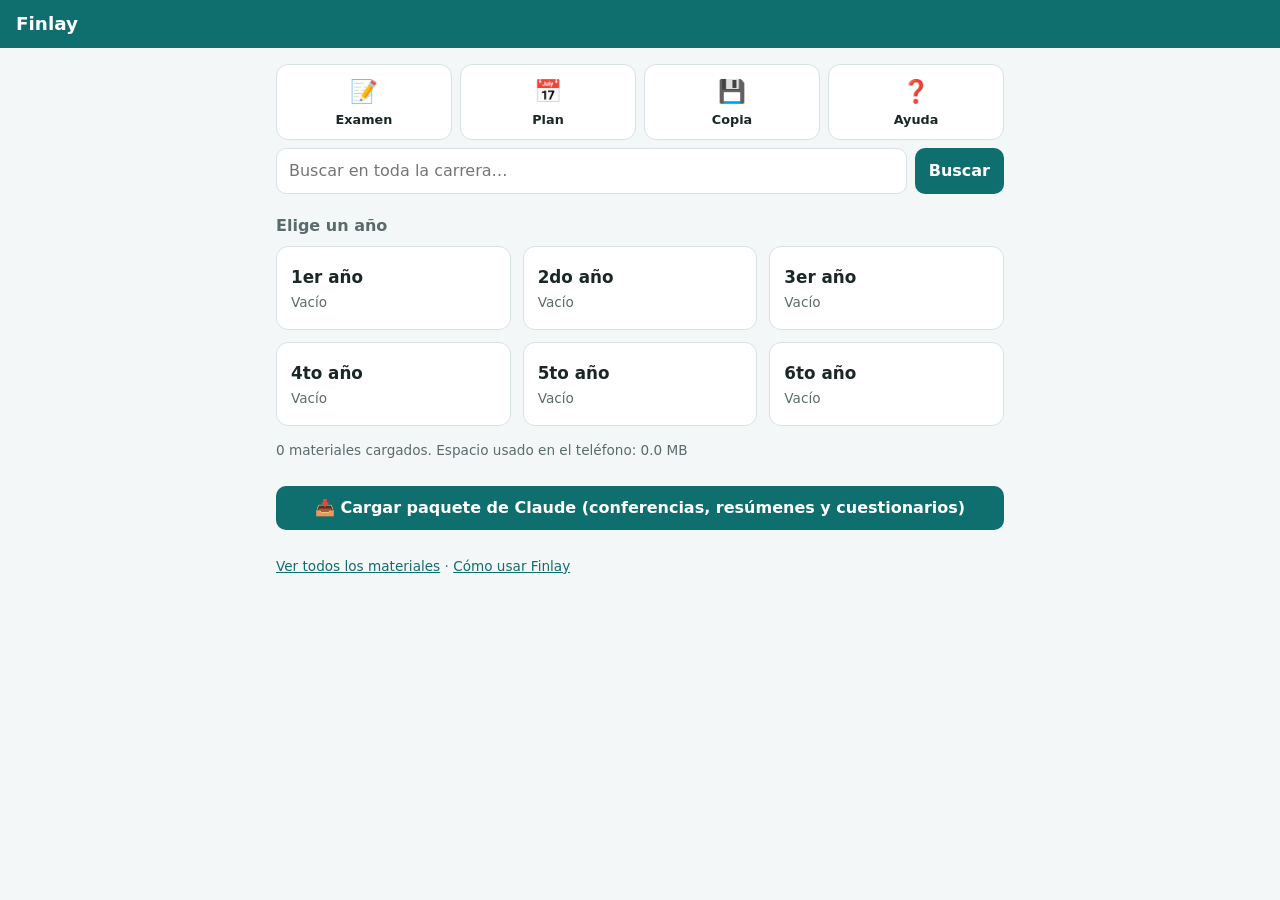
==== docs/index.html @ 37b0329b "Guía de corrección: al fallar, abre la conferencia o el libro y resalta la respuesta en verde - Botó" ====
<!doctype html>
<html lang="es">
<head>
  <meta charset="utf-8">
  <meta name="viewport" content="width=device-width, initial-scale=1, viewport-fit=cover">
  <title>Finlay</title>
  <meta name="description" content="Estudia Medicina con tus libros y conferencias, con la fuente citada.">
  <meta name="theme-color" content="#0f6e6e">
  <link rel="manifest" href="manifest.webmanifest">
  <link rel="icon" href="iconos/icono.svg" type="image/svg+xml">
  <link rel="apple-touch-icon" href="iconos/icono-192.png">
  <link rel="stylesheet" href="estilos.css">
</head>
<body>
  <header class="barra">
    <button id="atras" class="atras" aria-label="Atrás" hidden>‹</button>
    <h1 id="titulo">Finlay</h1>
  </header>
  <main id="app"><p class="vacio">Cargando…</p></main>

  <input id="archivo" type="file" multiple hidden>
  <input id="paquete" type="file" hidden>
  <div id="progreso" class="progreso" hidden><div><span class="rueda"></span><p></p></div></div>
  <div id="visor" class="visor" role="dialog" aria-label="Dónde está la respuesta" hidden>
    <div class="visor-caja">
      <header class="visor-barra">
        <span>📖 Dónde está la respuesta</span>
        <button class="atras" data-accion="cerrar-visor" aria-label="Cerrar">✕</button>
      </header>
      <div id="visor-cuerpo"></div>
      <button class="btn ancho" data-accion="cerrar-visor">Volver a la pregunta</button>
    </div>
  </div>
  <div id="aviso" class="aviso" role="status" hidden></div>
  <button id="detener-voz" class="detener-voz" hidden>⏹ Detener voz</button>

  <noscript>Finlay necesita JavaScript activado.</noscript>
  <script type="module" src="js/app.js"></script>
</body>
</html>
---- docs/estilos.css ----
:root {
  --fondo: #f4f7f7;
  --tarjeta: #ffffff;
  --texto: #1b2626;
  --suave: #5b6b6b;
  --borde: #d9e2e2;
  --acento: #0f6e6e;
  --acento-texto: #ffffff;
  --marca: #ffe58a;
  --peligro: #b3261e;
  color-scheme: light;
}
@media (prefers-color-scheme: dark) {
  :root {
    --fondo: #101616;
    --tarjeta: #1a2323;
    --texto: #e3ecec;
    --suave: #9fb0b0;
    --borde: #2d3a3a;
    --acento: #4fb3b3;
    --acento-texto: #062222;
    --marca: #6b5a12;
    --peligro: #ff8a80;
    color-scheme: dark;
  }
}

* { box-sizing: border-box; }
[hidden] { display: none !important; }
html { -webkit-text-size-adjust: 100%; }
body {
  margin: 0;
  background: var(--fondo);
  color: var(--texto);
  font: 16px/1.5 system-ui, -apple-system, "Segoe UI", Roboto, sans-serif;
}
a { color: var(--acento); }

.barra {
  position: sticky; top: 0; z-index: 5;
  display: flex; align-items: center; gap: 8px;
  padding: 10px 16px; padding-top: max(10px, env(safe-area-inset-top));
  background: var(--acento); color: var(--acento-texto);
}
.barra h1 { margin: 0; font-size: 1.15rem; white-space: nowrap; overflow: hidden; text-overflow: ellipsis; }
.atras {
  background: none; border: 0; color: inherit; font-size: 2rem; line-height: 1;
  padding: 0 8px 4px 0; cursor: pointer;
}

main { max-width: 760px; margin: 0 auto; padding: 16px 16px 96px; }
h2 { font-size: 1rem; color: var(--suave); margin: 20px 0 8px; }

.rejilla { display: grid; grid-template-columns: repeat(2, 1fr); gap: 12px; }
@media (min-width: 600px) { .rejilla { grid-template-columns: repeat(3, 1fr); } }

.tarjeta {
  display: flex; flex-direction: column; gap: 2px;
  background: var(--tarjeta); border: 1px solid var(--borde); border-radius: 12px;
  padding: 14px; color: var(--texto); text-decoration: none;
}
.tarjeta.anio { min-height: 84px; justify-content: center; }
.tarjeta.fila { margin-bottom: 10px; }
.grande { font-weight: 600; font-size: 1.05rem; }
.sub { color: var(--suave); font-size: .85rem; }
.migas { color: var(--suave); font-size: .9rem; margin: 0 0 8px; }
.nota { color: var(--suave); font-size: .85rem; }
.vacio { color: var(--suave); text-align: center; padding: 20px 0; list-style: none; }

.btn {
  display: inline-block; border: 0; border-radius: 10px; cursor: pointer;
  background: var(--acento); color: var(--acento-texto);
  font: inherit; font-weight: 600; padding: 10px 14px; text-decoration: none; text-align: center;
}
.btn.secundario { background: transparent; color: var(--acento); border: 1px solid var(--acento); width: 100%; margin-top: 8px; }
.btn.mini { padding: 6px 10px; font-size: .85rem; font-weight: 500; }
.btn.peligro { background: transparent; color: var(--peligro); border: 1px solid currentColor; }
.btn.ancho { width: 100%; margin: 12px 0; }
.btn.abajo { margin-top: 28px; }

input, select {
  font: inherit; color: var(--texto); background: var(--tarjeta);
  border: 1px solid var(--borde); border-radius: 10px; padding: 10px 12px; min-width: 0;
}
.buscador, .nueva-asig { display: flex; gap: 8px; margin: 8px 0 12px; }
.buscador input, .nueva-asig input { flex: 1; }

.pestanas { display: flex; border-bottom: 1px solid var(--borde); margin: 8px 0; }
.pestanas a {
  flex: 1; text-align: center; padding: 10px; text-decoration: none; color: var(--suave);
  border-bottom: 3px solid transparent; font-weight: 600;
}
.pestanas a.activa { color: var(--acento); border-color: var(--acento); }

.docs { list-style: none; padding: 0; margin: 0; }
.doc {
  display: flex; flex-direction: column; gap: 4px;
  padding: 12px 0; border-bottom: 1px solid var(--borde);
}
.doc-nombre { font-weight: 600; text-decoration: none; word-break: break-word; }
.acciones { display: flex; gap: 8px; flex-wrap: wrap; margin-top: 4px; }

.compartir { background: var(--tarjeta); border: 1px solid var(--borde); border-radius: 10px; padding: 10px 12px; }
.compartir summary { cursor: pointer; font-weight: 600; }
.compartir ul { list-style: none; padding: 0; }
.compartir li { padding: 4px 0; word-break: break-word; }

.resultado {
  background: var(--tarjeta); border: 1px solid var(--borde); border-radius: 12px;
  padding: 12px 14px; margin-bottom: 12px;
}
.cita { margin: 0; word-break: break-word; }
.extracto { margin: 8px 0; white-space: pre-line; }
mark { background: var(--marca); color: inherit; border-radius: 3px; padding: 0 1px; }
.no-encontrado {
  background: var(--tarjeta); border: 1px solid var(--borde); border-left: 4px solid var(--peligro);
  border-radius: 10px; padding: 14px;
}

.pagina {
  background: var(--tarjeta); border: 1px solid var(--borde); border-radius: 12px;
  padding: 16px; font-size: 1.02rem; line-height: 1.65; word-break: break-word;
}
.paginador { display: flex; justify-content: space-between; align-items: center; gap: 8px; margin: 10px 0; font-size: .9rem; }

.ayuda li { margin-bottom: 10px; }

.progreso {
  position: fixed; inset: 0; z-index: 20; background: rgba(0,0,0,.55);
  display: flex; align-items: center; justify-content: center; padding: 16px;
}
.progreso > div {
  background: var(--tarjeta); border-radius: 14px; padding: 20px; max-width: 360px; width: 100%;
  text-align: center;
}
.progreso p { white-space: pre-line; word-break: break-word; margin: 12px 0 0; }
.rueda {
  display: inline-block; width: 32px; height: 32px; border-radius: 50%;
  border: 4px solid var(--borde); border-top-color: var(--acento);
  animation: girar 1s linear infinite;
}
@keyframes girar { to { transform: rotate(360deg); } }

.aviso {
  position: fixed; left: 16px; right: 16px; bottom: 24px; z-index: 30; margin: 0 auto; max-width: 480px;
  background: var(--texto); color: var(--fondo); padding: 12px 16px; border-radius: 10px; text-align: center;
}
.detener-voz {
  position: fixed; right: 16px; bottom: max(24px, env(safe-area-inset-bottom)); z-index: 25;
  border: 0; border-radius: 999px; padding: 12px 18px; font: inherit; font-weight: 600;
  background: var(--peligro); color: #fff; box-shadow: 0 4px 14px rgba(0,0,0,.3);
}

/* ---------- Resúmenes, cuestionarios y progreso ---------- */
.etiquetas, .chips { display: flex; gap: 6px; flex-wrap: wrap; }
.chips { margin: 8px 0 14px; }
.chip {
  display: inline-block; font: inherit; font-size: .8rem; padding: 3px 10px; border-radius: 999px;
  background: var(--fondo); color: var(--suave); border: 1px solid var(--borde);
}
button.chip { cursor: pointer; padding: 6px 12px; }
.chip.activa { background: var(--acento); color: var(--acento-texto); border-color: var(--acento); }

.seccion-resumen, .pregunta {
  background: var(--tarjeta); border: 1px solid var(--borde); border-radius: 12px;
  padding: 12px 14px; margin-bottom: 12px;
}
.seccion-resumen h3 { margin: 0 0 6px; font-size: 1.05rem; color: var(--acento); }
.fuente { color: var(--suave); font-size: .85rem; margin: 8px 0 0; }
.marcador { font-weight: 600; margin: 8px 0; }
.enunciado { font-weight: 600; margin: 4px 0 10px; }
.opciones { display: flex; flex-direction: column; gap: 8px; }
.opcion {
  font: inherit; text-align: left; cursor: pointer; padding: 10px 12px; border-radius: 10px;
  background: var(--fondo); color: var(--texto); border: 1px solid var(--borde);
}
.opcion:disabled { cursor: default; opacity: .85; }
.opcion.bien { background: #d7f2dc; border-color: #2e7d32; color: #12391a; opacity: 1; }
.opcion.mal { background: #fbdcd9; border-color: var(--peligro); color: #4a0f0b; opacity: 1; }
.explicacion { margin-top: 10px; padding-top: 10px; border-top: 1px dashed var(--borde); }
.explicacion p { margin: 6px 0; }

.resumen-progreso { font-size: 1.05rem; }
.barra-progreso { display: block; height: 8px; background: var(--borde); border-radius: 999px; overflow: hidden; margin-top: 4px; }
.barra-progreso span { display: block; height: 100%; background: var(--suave); }
.barra-progreso .dominado { background: #2e7d32; }
.barra-progreso .en-camino { background: #f9a825; }
.barra-progreso .repasar { background: var(--peligro); }

/* Tipos de pregunta: V o F en lista, marque con X, enlace y complete */
.fila-vf, .fila-enlace {
  display: flex; gap: 10px; align-items: flex-start; flex-wrap: wrap;
  padding: 8px 10px; border-radius: 10px; border: 1px solid var(--borde); background: var(--fondo);
}
.vf-botones { display: flex; gap: 10px; white-space: nowrap; font-weight: 600; }
.vf-botones label, .marca { cursor: pointer; }
.marca { display: flex; gap: 8px; align-items: flex-start; }
.marca input, .vf-botones input { width: 20px; height: 20px; margin: 2px 0 0; accent-color: var(--acento); }
.enlace { display: grid; gap: 12px; }
@media (min-width: 600px) { .enlace { grid-template-columns: 1fr 1fr; } }
.enlace > div { display: flex; flex-direction: column; gap: 8px; }
.fila-enlace select { padding: 6px 8px; min-width: 56px; }
.item-b { margin: 0; padding: 8px 10px; border-radius: 10px; background: var(--fondo); border: 1px dashed var(--borde); }
.hueco {
  width: 9em; max-width: 100%; padding: 2px 6px; margin: 2px 0; border-radius: 6px;
  border: 0; border-bottom: 2px solid var(--acento); font-weight: 600;
}
.fila-vf.bien, .fila-enlace.bien, .marca.bien, .hueco.bien { background: #d7f2dc; border-color: #2e7d32; color: #12391a; }
.fila-vf.mal, .fila-enlace.mal, .marca.mal, .hueco.mal { background: #fbdcd9; border-color: var(--peligro); color: #4a0f0b; }
.falto { font-size: .85rem; font-weight: 600; color: var(--peligro); }
.bien .falto { color: #12391a; }

/* ---------- Inicio: panel de estudio y accesos ---------- */
.panel {
  background: var(--tarjeta); border: 1px solid var(--borde); border-radius: 14px;
  padding: 14px; margin-bottom: 14px;
}
.panel .grande { margin: 0 0 6px; }
.centro { text-align: center; }
.racha { display: flex; justify-content: space-between; gap: 8px; flex-wrap: wrap; font-size: .95rem; }
.panel .btn.ancho { margin-bottom: 4px; }
.plan-hoy {
  display: block; margin-top: 10px; padding: 10px 12px; border-radius: 10px;
  background: var(--fondo); color: var(--texto); text-decoration: none; border-left: 4px solid var(--acento);
}
.accesos { display: grid; grid-template-columns: repeat(4, 1fr); gap: 8px; margin-bottom: 8px; }
.accesos a {
  display: flex; flex-direction: column; align-items: center; gap: 2px; padding: 10px 4px;
  background: var(--tarjeta); border: 1px solid var(--borde); border-radius: 12px;
  text-decoration: none; font-size: 1.4rem; color: var(--texto);
}
.accesos span { font-size: .8rem; font-weight: 600; }

/* ---------- Modo examen ---------- */
.form-examen, .form-plan { display: flex; flex-direction: column; gap: 12px; }
.form-examen label, .form-plan label { display: flex; flex-direction: column; gap: 4px; font-weight: 600; }
.form-examen label.check { flex-direction: row; align-items: center; gap: 8px; font-weight: 400; }
.form-examen input[type=checkbox] { width: 20px; height: 20px; accent-color: var(--acento); }
.barra-examen {
  position: sticky; top: 52px; z-index: 4; display: flex; justify-content: space-between;
  background: var(--tarjeta); border: 1px solid var(--borde); border-radius: 10px;
  padding: 8px 12px; margin-bottom: 10px; font-weight: 600;
}
.modo-examen [data-accion=comprobar] { display: none; }
.opcion.elegida { border-color: var(--acento); background: var(--acento); color: var(--acento-texto); }
.nota-grande { font-size: 3.5rem; font-weight: 800; margin: 0; line-height: 1; }
.nota-num { display: inline-block; min-width: 1.8em; text-align: center; border-radius: 8px; color: #fff; margin-right: 6px; }
.n5, .n4 { color: #2e7d32; } .n3 { color: #c77c00; } .n2 { color: var(--peligro); }
.nota-num.n5, .nota-num.n4 { background: #2e7d32; color: #fff; }
.nota-num.n3 { background: #c77c00; color: #fff; }
.nota-num.n2 { background: var(--peligro); color: #fff; }
.lista-temas { text-align: left; padding-left: 20px; margin: 6px 0; }
.lista-temas li { margin-bottom: 4px; }

/* ---------- Plan de examen ---------- */
.cuenta { font-size: 1.2rem; margin: 6px 0 0; }
.dia { background: var(--tarjeta); border: 1px solid var(--borde); border-radius: 12px; padding: 10px 14px; margin-bottom: 10px; }
.dia .sub { font-weight: 600; margin: 0; }
.dia .sub::first-letter { text-transform: uppercase; }
.dia.hoy { border: 2px solid var(--acento); }
.dia.pasado { opacity: .55; }

/* ---------- Corrector: guía a la parte del material donde está la respuesta ---------- */
:root { --corrector: #9ef59a; --corrector-borde: #1f8a3a; --corrector-texto: #0d2e12; }
@media (prefers-color-scheme: dark) {
  :root { --corrector: #2f7d34; --corrector-borde: #8ff59a; --corrector-texto: #ffffff; }
}
mark.corrector {
  background: var(--corrector); color: var(--corrector-texto);
  border-bottom: 3px solid var(--corrector-borde); border-radius: 4px;
  padding: 1px 3px; box-decoration-break: clone; -webkit-box-decoration-break: clone;
}
#corrector { animation: brillo 1.1s ease-in-out 3; }
@keyframes brillo { 50% { box-shadow: 0 0 0 5px var(--corrector); } }
.btn-corrector { background: var(--corrector); color: var(--corrector-texto); border: 2px solid var(--corrector-borde); }
.respuesta-correcta {
  background: var(--corrector); color: var(--corrector-texto); border-left: 5px solid var(--corrector-borde);
  border-radius: 10px; padding: 10px 12px; margin-bottom: 10px;
}
.visor { position: fixed; inset: 0; z-index: 15; background: rgba(0,0,0,.55); display: flex; justify-content: center; }
.visor-caja {
  background: var(--fondo); width: 100%; max-width: 760px; height: 100%; overflow-y: auto;
  padding: 0 16px 24px; overscroll-behavior: contain;
}
.visor-barra {
  position: sticky; top: 0; z-index: 2; display: flex; justify-content: space-between; align-items: center;
  margin: 0 -16px 12px; padding: 10px 16px; background: var(--acento); color: var(--acento-texto); font-weight: 700;
}
.visor-barra .atras { font-size: 1.4rem; padding: 0 4px; }
body.sin-scroll { overflow: hidden; }
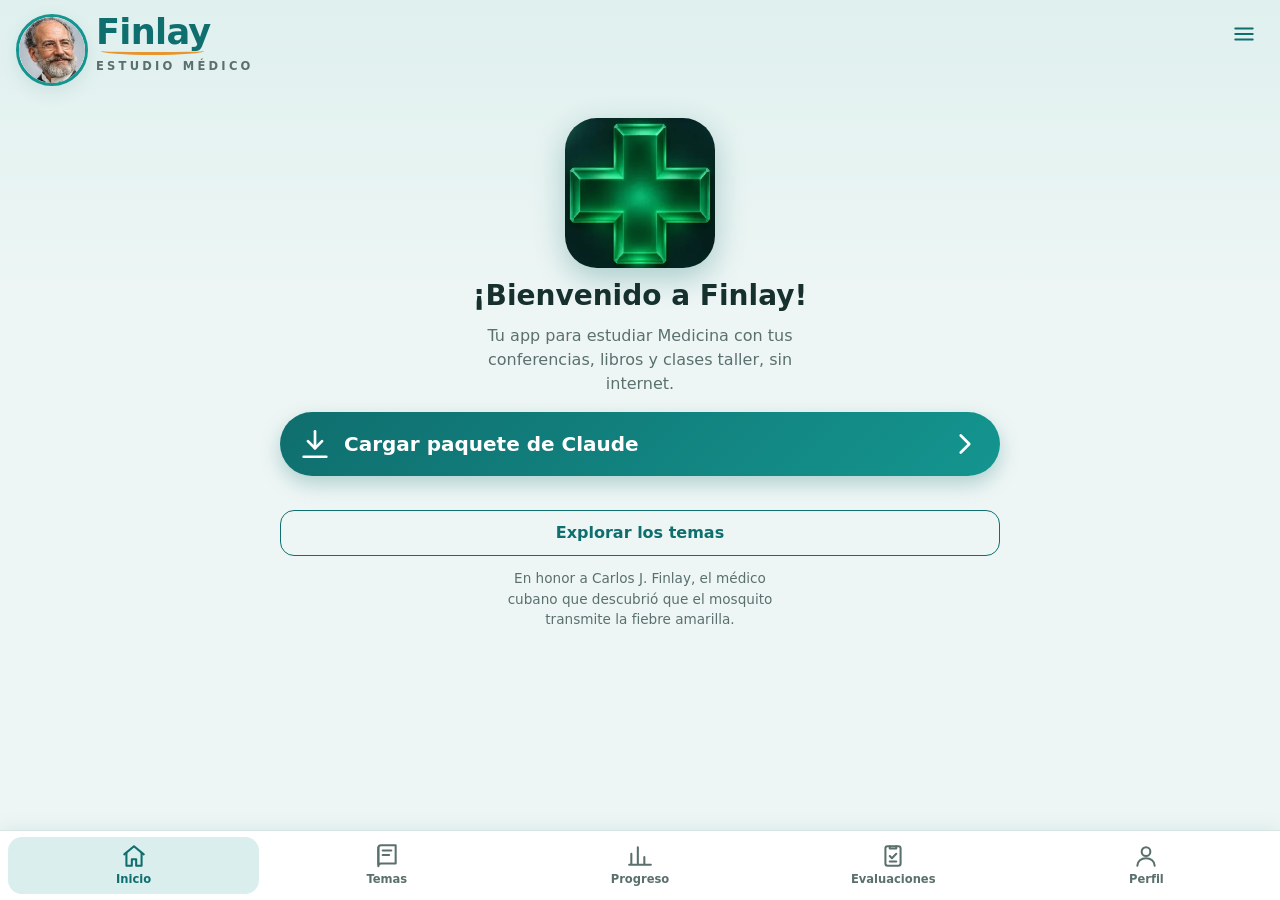
==== commit 6b44a446: "Finlay 1.2: diseño nuevo según la maqueta y logo nuevo - Logo nuevo como icono (Android y web) y cab" ====
--- a/docs/index.html
+++ b/docs/index.html
@@ -3,20 +3,33 @@
 <head>
   <meta charset="utf-8">
   <meta name="viewport" content="width=device-width, initial-scale=1, viewport-fit=cover">
-  <title>Finlay</title>
+  <title>Finlay · Estudio médico</title>
   <meta name="description" content="Estudia Medicina con tus libros y conferencias, con la fuente citada.">
-  <meta name="theme-color" content="#0f6e6e">
+  <meta name="theme-color" content="#dff0ee">
   <link rel="manifest" href="manifest.webmanifest">
-  <link rel="icon" href="iconos/icono.svg" type="image/svg+xml">
+  <link rel="icon" href="iconos/icono-192.png" type="image/png">
   <link rel="apple-touch-icon" href="iconos/icono-192.png">
   <link rel="stylesheet" href="estilos.css">
+  <script>
+    // Tema y tamaño de letra elegidos en Perfil (antes de pintar, para que no parpadee)
+    try {
+      var t = localStorage.getItem("finlay.tema"); if (t) document.documentElement.dataset.tema = t;
+      var e = localStorage.getItem("finlay.escala"); if (e) document.documentElement.style.setProperty("--escala", e);
+    } catch (x) {}
+  </script>
 </head>
 <body>
-  <header class="barra">
-    <button id="atras" class="atras" aria-label="Atrás" hidden>‹</button>
+  <header id="cabecera" class="barra">
+    <button id="atras" class="atras" aria-label="Atrás" hidden></button>
     <h1 id="titulo">Finlay</h1>
   </header>
   <main id="app"><p class="vacio">Cargando…</p></main>
+
+  <nav id="nav" class="nav-inferior" aria-label="Secciones"></nav>
+
+  <div id="menu" class="menu-fondo" data-accion="cerrar-menu" hidden>
+    <aside class="menu-panel" role="dialog" aria-label="Menú"></aside>
+  </div>
 
   <input id="archivo" type="file" multiple hidden>
   <input id="paquete" type="file" hidden>
@@ -31,6 +44,10 @@
       <button class="btn ancho" data-accion="cerrar-visor">Volver a la pregunta</button>
     </div>
   </div>
+  <div id="lupa" class="lupa" data-accion="cerrar-lupa" hidden>
+    <img alt="Imagen ampliada">
+    <button class="btn" data-accion="cerrar-lupa">✕ Cerrar</button>
+  </div>
   <div id="aviso" class="aviso" role="status" hidden></div>
   <button id="detener-voz" class="detener-voz" hidden>⏹ Detener voz</button>
 
--- a/docs/estilos.css
+++ b/docs/estilos.css
@@ -1,86 +1,127 @@
+/* Finlay · diseño 1.2 (según la maqueta): claro, verde azulado, tarjetas blancas redondeadas */
 :root {
-  --fondo: #f4f7f7;
+  --fondo: #eef6f5;
+  --fondo-2: #dff0ee;
   --tarjeta: #ffffff;
-  --texto: #1b2626;
-  --suave: #5b6b6b;
-  --borde: #d9e2e2;
+  --texto: #15302d;
+  --suave: #5a706d;
+  --borde: #d6e6e3;
   --acento: #0f6e6e;
+  --acento-2: #14958f;
   --acento-texto: #ffffff;
+  --naranja: #e8952d;
+  --naranja-suave: #fdf0dc;
   --marca: #ffe58a;
   --peligro: #b3261e;
+  --exito: #2e7d32;
+  --sombra: 0 6px 18px rgba(15, 110, 110, .10);
+  --radio: 20px;
+  --escala: 1;
   color-scheme: light;
 }
 @media (prefers-color-scheme: dark) {
-  :root {
-    --fondo: #101616;
-    --tarjeta: #1a2323;
-    --texto: #e3ecec;
-    --suave: #9fb0b0;
-    --borde: #2d3a3a;
-    --acento: #4fb3b3;
-    --acento-texto: #062222;
-    --marca: #6b5a12;
-    --peligro: #ff8a80;
-    color-scheme: dark;
+  :root:not([data-tema="claro"]) {
+    --fondo: #0e1716; --fondo-2: #102624; --tarjeta: #172321; --texto: #e3efed; --suave: #9db5b1;
+    --borde: #29403c; --acento: #4fc1ba; --acento-2: #2aa59e; --acento-texto: #04201e;
+    --naranja: #f2a94b; --naranja-suave: #3a2c17; --marca: #6b5a12; --peligro: #ff8a80; --exito: #7ad59a;
+    --sombra: 0 6px 18px rgba(0, 0, 0, .35); color-scheme: dark;
   }
+}
+:root[data-tema="oscuro"] {
+  --fondo: #0e1716; --fondo-2: #102624; --tarjeta: #172321; --texto: #e3efed; --suave: #9db5b1;
+  --borde: #29403c; --acento: #4fc1ba; --acento-2: #2aa59e; --acento-texto: #04201e;
+  --naranja: #f2a94b; --naranja-suave: #3a2c17; --marca: #6b5a12; --peligro: #ff8a80; --exito: #7ad59a;
+  --sombra: 0 6px 18px rgba(0, 0, 0, .35); color-scheme: dark;
 }
 
 * { box-sizing: border-box; }
 [hidden] { display: none !important; }
-html { -webkit-text-size-adjust: 100%; }
+html { -webkit-text-size-adjust: 100%; font-size: calc(16px * var(--escala)); }
 body {
   margin: 0;
-  background: var(--fondo);
+  background: linear-gradient(180deg, var(--fondo-2) 0, var(--fondo) 320px) fixed, var(--fondo);
   color: var(--texto);
-  font: 16px/1.5 system-ui, -apple-system, "Segoe UI", Roboto, sans-serif;
+  font: 1rem/1.5 system-ui, -apple-system, "Segoe UI", Roboto, sans-serif;
 }
 a { color: var(--acento); }
-
+.ico { width: 1.35em; height: 1.35em; flex: none; vertical-align: -0.28em; }
+
+/* ---------- Cabecera ---------- */
 .barra {
   position: sticky; top: 0; z-index: 5;
   display: flex; align-items: center; gap: 8px;
-  padding: 10px 16px; padding-top: max(10px, env(safe-area-inset-top));
-  background: var(--acento); color: var(--acento-texto);
-}
-.barra h1 { margin: 0; font-size: 1.15rem; white-space: nowrap; overflow: hidden; text-overflow: ellipsis; }
-.atras {
-  background: none; border: 0; color: inherit; font-size: 2rem; line-height: 1;
-  padding: 0 8px 4px 0; cursor: pointer;
-}
-
-main { max-width: 760px; margin: 0 auto; padding: 16px 16px 96px; }
-h2 { font-size: 1rem; color: var(--suave); margin: 20px 0 8px; }
-
+  padding: max(10px, env(safe-area-inset-top)) 16px 10px;
+  background: var(--fondo-2);
+  background: color-mix(in srgb, var(--fondo-2) 88%, transparent);
+  backdrop-filter: blur(10px); -webkit-backdrop-filter: blur(10px);
+  color: var(--texto); border-bottom: 1px solid var(--borde);
+}
+.barra h1 { margin: 0; font-size: 1.15rem; flex: 1; white-space: nowrap; overflow: hidden; text-overflow: ellipsis; }
+.atras, .btn-icono {
+  display: inline-flex; align-items: center; justify-content: center;
+  width: 40px; height: 40px; border-radius: 12px; border: 0; cursor: pointer;
+  background: transparent; color: var(--acento); font: inherit;
+}
+.atras .ico, .btn-icono .ico { width: 26px; height: 26px; }
+/* Cabecera de marca (inicio) */
+.barra.marca { border-bottom: 0; background: transparent; backdrop-filter: none; -webkit-backdrop-filter: none; position: static; padding-top: max(14px, env(safe-area-inset-top)); }
+.marca-retrato { width: 72px; height: 72px; border-radius: 50%; border: 3px solid var(--acento-2); box-shadow: var(--sombra); background: var(--tarjeta); flex: none; }
+.marca-texto { flex: 1; min-width: 0; line-height: 1; }
+.marca-nombre { font: 800 2.2rem/1 system-ui, sans-serif; color: var(--acento); letter-spacing: -0.02em; position: relative; display: inline-block; padding-bottom: 6px; }
+.marca-nombre::after { content: ""; position: absolute; left: 4%; right: 6%; bottom: 0; height: 5px; border-radius: 50%; border-bottom: 3px solid var(--naranja); }
+.marca-sub { display: block; margin-top: 6px; font-size: .72rem; letter-spacing: .28em; color: var(--suave); font-weight: 600; }
+
+main { max-width: 760px; margin: 0 auto; padding: 12px 16px calc(96px + env(safe-area-inset-bottom)); }
+h2 { font-size: 1rem; color: var(--suave); margin: 22px 0 10px; }
+
+/* ---------- Barra inferior ---------- */
+.nav-inferior {
+  position: fixed; left: 0; right: 0; bottom: 0; z-index: 6;
+  display: grid; grid-template-columns: repeat(5, 1fr); gap: 2px;
+  padding: 6px 8px max(6px, env(safe-area-inset-bottom));
+  background: var(--tarjeta); border-top: 1px solid var(--borde);
+  box-shadow: 0 -4px 16px rgba(15, 110, 110, .08);
+}
+.nav-inferior a {
+  display: flex; flex-direction: column; align-items: center; gap: 2px;
+  padding: 6px 2px; border-radius: 14px; text-decoration: none;
+  color: var(--suave); font-size: .72rem; font-weight: 600;
+}
+.nav-inferior a .ico { width: 26px; height: 26px; }
+.nav-inferior a.activa { color: var(--acento); background: var(--fondo-2); background: color-mix(in srgb, var(--acento-2) 16%, transparent); }
+
+/* ---------- Bloques comunes ---------- */
 .rejilla { display: grid; grid-template-columns: repeat(2, 1fr); gap: 12px; }
 @media (min-width: 600px) { .rejilla { grid-template-columns: repeat(3, 1fr); } }
-
 .tarjeta {
   display: flex; flex-direction: column; gap: 2px;
-  background: var(--tarjeta); border: 1px solid var(--borde); border-radius: 12px;
-  padding: 14px; color: var(--texto); text-decoration: none;
+  background: var(--tarjeta); border: 1px solid var(--borde); border-radius: var(--radio);
+  padding: 14px 16px; color: var(--texto); text-decoration: none; box-shadow: var(--sombra);
 }
 .tarjeta.anio { min-height: 84px; justify-content: center; }
 .tarjeta.fila { margin-bottom: 10px; }
-.grande { font-weight: 600; font-size: 1.05rem; }
+.grande { font-weight: 700; font-size: 1.05rem; }
 .sub { color: var(--suave); font-size: .85rem; }
 .migas { color: var(--suave); font-size: .9rem; margin: 0 0 8px; }
 .nota { color: var(--suave); font-size: .85rem; }
 .vacio { color: var(--suave); text-align: center; padding: 20px 0; list-style: none; }
 
 .btn {
-  display: inline-block; border: 0; border-radius: 10px; cursor: pointer;
+  display: inline-flex; align-items: center; justify-content: center; gap: 8px;
+  border: 0; border-radius: 14px; cursor: pointer; min-height: 44px;
   background: var(--acento); color: var(--acento-texto);
-  font: inherit; font-weight: 600; padding: 10px 14px; text-decoration: none; text-align: center;
-}
-.btn.secundario { background: transparent; color: var(--acento); border: 1px solid var(--acento); width: 100%; margin-top: 8px; }
-.btn.mini { padding: 6px 10px; font-size: .85rem; font-weight: 500; }
+  font: inherit; font-weight: 700; padding: 10px 16px; text-decoration: none; text-align: center;
+}
+.btn:focus-visible, .nav-inferior a:focus-visible, .tarjeta:focus-visible { outline: 3px solid var(--naranja); outline-offset: 2px; }
+.btn.secundario { background: transparent; color: var(--acento); border: 1.5px solid var(--acento); width: 100%; margin-top: 8px; }
+.btn.mini { padding: 6px 12px; min-height: 36px; font-size: .88rem; font-weight: 600; border-radius: 12px; }
 .btn.peligro { background: transparent; color: var(--peligro); border: 1px solid currentColor; }
 .btn.ancho { width: 100%; margin: 12px 0; }
 .btn.abajo { margin-top: 28px; }
 
 input, select {
   font: inherit; color: var(--texto); background: var(--tarjeta);
-  border: 1px solid var(--borde); border-radius: 10px; padding: 10px 12px; min-width: 0;
+  border: 1px solid var(--borde); border-radius: 14px; padding: 10px 12px; min-width: 0; min-height: 44px;
 }
 .buscador, .nueva-asig { display: flex; gap: 8px; margin: 8px 0 12px; }
 .buscador input, .nueva-asig input { flex: 1; }
@@ -263,8 +304,9 @@
 /* ---------- Corrector: guía a la parte del material donde está la respuesta ---------- */
 :root { --corrector: #9ef59a; --corrector-borde: #1f8a3a; --corrector-texto: #0d2e12; }
 @media (prefers-color-scheme: dark) {
-  :root { --corrector: #2f7d34; --corrector-borde: #8ff59a; --corrector-texto: #ffffff; }
-}
+  :root:not([data-tema="claro"]) { --corrector: #2f7d34; --corrector-borde: #8ff59a; --corrector-texto: #ffffff; }
+}
+:root[data-tema="oscuro"] { --corrector: #2f7d34; --corrector-borde: #8ff59a; --corrector-texto: #ffffff; }
 mark.corrector {
   background: var(--corrector); color: var(--corrector-texto);
   border-bottom: 3px solid var(--corrector-borde); border-radius: 4px;
@@ -288,3 +330,168 @@
 }
 .visor-barra .atras { font-size: 1.4rem; padding: 0 4px; }
 body.sin-scroll { overflow: hidden; }
+
+/* Semestres */
+h2.semestre { color: var(--acento); border-bottom: 2px solid var(--borde); padding-bottom: 4px; margin-top: 22px; }
+h2.semestre .sub { font-weight: 400; }
+.nueva-asig { flex-wrap: wrap; }
+.nueva-asig input { flex: 1 1 100%; }
+.nueva-asig select { flex: 1; }
+.migas select { font-size: .85rem; padding: 4px 8px; }
+
+/* Imágenes en preguntas y resúmenes */
+.figura { margin: 8px 0 12px; text-align: center; }
+.figura img {
+  max-width: 100%; max-height: 360px; border-radius: 10px; border: 1px solid var(--borde);
+  background: #fff; cursor: zoom-in;
+}
+.figura figcaption { font-size: .85rem; color: var(--suave); margin-top: 4px; }
+.figura .sub { display: block; font-size: .75rem; }
+.lupa {
+  position: fixed; inset: 0; z-index: 40; background: rgba(0,0,0,.92);
+  display: flex; flex-direction: column; align-items: center; justify-content: center; gap: 12px;
+  padding: 16px; overflow: auto;
+}
+.lupa img { max-width: 100%; max-height: 85vh; background: #fff; border-radius: 6px; touch-action: pinch-zoom; }
+
+/* =================== Diseño 1.2 (maqueta) =================== */
+.texto-naranja { color: var(--naranja); }
+.centro { text-align: center; }
+
+/* Saludo, racha y anillo */
+.saludo { display: grid; grid-template-columns: 1fr auto; gap: 12px; align-items: center; margin: 4px 0 14px; }
+.saludo-izq { min-width: 0; }
+.hola { margin: 0; font-size: 1.75rem; line-height: 1.15; color: var(--texto); font-weight: 800; text-wrap: balance; }
+.animo { margin: 8px 0 0; padding-left: 12px; border-left: 4px solid var(--acento-2); color: var(--suave); font-size: .98rem; }
+.pulso { width: 100%; max-width: 230px; height: auto; margin-top: 12px; display: block; }
+.pulso polyline { fill: none; stroke: var(--acento-2); stroke-width: 2.4; stroke-linejoin: round; stroke-linecap: round; }
+.pulso-cruz { fill: var(--acento); }
+.saludo-der { display: flex; flex-direction: column; align-items: center; gap: 10px; }
+.pastilla-racha {
+  display: inline-flex; align-items: center; gap: 6px; white-space: nowrap;
+  background: var(--naranja-suave); color: var(--texto); border-radius: 999px; padding: 6px 12px; font-size: .88rem;
+}
+.pastilla-racha .ico { color: var(--naranja); }
+.pastilla-racha b { font-size: 1.15rem; }
+.anillo { position: relative; width: 148px; height: 148px; }
+.anillo > svg { width: 100%; height: 100%; transform: rotate(-90deg); }
+.anillo-fondo { fill: var(--tarjeta); stroke: var(--borde); stroke-width: 9; }
+.anillo-valor { fill: none; stroke: var(--acento-2); stroke-width: 9; stroke-linecap: round; transition: stroke-dashoffset .8s ease; }
+.anillo-texto { position: absolute; inset: 0; display: flex; flex-direction: column; align-items: center; justify-content: center; line-height: 1.1; text-align: center; }
+.anillo-texto b { font-size: 1.9rem; font-weight: 800; }
+.anillo-texto span { font-size: .75rem; color: var(--suave); }
+.anillo-ico { color: var(--acento); width: 22px; height: 22px; margin-bottom: 2px; }
+
+/* Botón grande Repasar hoy */
+.btn-repasar {
+  width: 100%; justify-content: space-between; min-height: 64px; border-radius: 999px; padding: 10px 18px;
+  font-size: 1.25rem; margin: 4px 0 14px;
+  background: linear-gradient(135deg, var(--acento) 0%, var(--acento-2) 100%);
+  box-shadow: 0 8px 20px rgba(15, 110, 110, .28);
+}
+.btn-repasar > span:first-of-type { flex: 1; text-align: left; margin-left: 4px; }
+.btn-repasar .ico { width: 34px; height: 34px; }
+.btn-repasar .contador { background: rgba(255,255,255,.22); border-radius: 999px; padding: 2px 10px; font-size: .9rem; }
+
+/* Tarjetas en fila (plan, continuar, asignaturas) */
+.fila-tarjeta, .asig-tarjeta { flex-direction: row; align-items: center; gap: 14px; margin-bottom: 12px; padding: 12px 14px; }
+.boton-fila { width: 100%; font: inherit; text-align: left; cursor: pointer; }
+.icono-caja {
+  width: 48px; height: 48px; border-radius: 14px; flex: none; display: flex; align-items: center; justify-content: center;
+  background: var(--fondo-2); color: var(--acento);
+}
+.icono-caja .ico { width: 28px; height: 28px; }
+.icono-caja.naranja { background: var(--naranja-suave); color: var(--naranja); }
+.asig-cuerpo { flex: 1; min-width: 0; display: flex; flex-direction: column; gap: 6px; }
+.asig-nombre { font-weight: 700; font-size: 1.05rem; overflow-wrap: anywhere; }
+.fila-tarjeta .asig-nombre, .fila-tarjeta .sub { display: -webkit-box; -webkit-line-clamp: 2; -webkit-box-orient: vertical; overflow: hidden; }
+.asig-barra { display: flex; align-items: center; gap: 10px; }
+.asig-barra .barra-progreso { flex: 1; margin: 0; height: 9px; }
+.asig-barra b { font-size: .92rem; min-width: 3ch; text-align: right; font-variant-numeric: tabular-nums; }
+.flecha-der { color: var(--suave); width: 22px; height: 22px; }
+.miniatura { width: 72px; height: 60px; border-radius: 14px; object-fit: cover; flex: none; background: var(--fondo-2); }
+.miniatura-icono { display: flex; align-items: center; justify-content: center; color: var(--acento); }
+.miniatura-icono .ico { width: 30px; height: 30px; }
+.barra-progreso { background: var(--fondo-2); }
+.barra-progreso .en-camino { background: var(--acento-2); }
+
+/* Bienvenida */
+.bienvenida { text-align: center; padding: 10px 4px; display: flex; flex-direction: column; align-items: center; gap: 12px; }
+.bienvenida-cruz { width: 150px; height: 150px; border-radius: 32px; box-shadow: 0 10px 30px rgba(15,110,110,.3); }
+.bienvenida p { margin: 0; max-width: 34ch; color: var(--suave); }
+
+/* Progreso */
+.cifras { display: grid; grid-template-columns: repeat(3, 1fr); gap: 10px; }
+.cifra { align-items: center; text-align: center; padding: 12px 8px; gap: 4px; }
+.cifra .ico { color: var(--acento); }
+.cifra b { font-size: 1.5rem; font-variant-numeric: tabular-nums; }
+.cifra span { font-size: .75rem; color: var(--suave); }
+.grafica { width: 100%; height: auto; }
+.barra-dia { fill: var(--acento-2); opacity: .55; }
+.barra-hoy { fill: var(--acento); }
+.graf-eje { stroke: var(--borde); stroke-width: 1.5; }
+.graf-num { font-size: 10px; fill: var(--texto); font-weight: 700; }
+.graf-dia { font-size: 11px; fill: var(--suave); text-transform: uppercase; }
+.insignias { display: grid; grid-template-columns: repeat(2, 1fr); gap: 10px; }
+@media (min-width: 600px) { .insignias { grid-template-columns: repeat(4, 1fr); } }
+.insignia {
+  background: var(--tarjeta); border: 1px dashed var(--borde); border-radius: 16px; padding: 12px;
+  display: flex; flex-direction: column; align-items: center; text-align: center; gap: 2px; opacity: .5; filter: grayscale(1);
+}
+.insignia.ganada { opacity: 1; filter: none; border-style: solid; border-color: var(--naranja); background: var(--naranja-suave); }
+.insignia-emoji { font-size: 1.8rem; }
+
+/* Perfil */
+.perfil-cabeza { flex-direction: row; align-items: center; gap: 14px; }
+.perfil-cabeza div { display: flex; flex-direction: column; }
+.perfil-logo { width: 64px; height: 64px; }
+.ajustes { gap: 14px; }
+.ajustes label { display: flex; flex-direction: column; gap: 6px; font-weight: 600; font-size: .92rem; }
+
+/* Menú ☰ */
+.menu-fondo { position: fixed; inset: 0; z-index: 30; background: rgba(0,0,0,.4); display: flex; justify-content: flex-end; }
+.menu-panel {
+  width: min(320px, 86vw); height: 100%; overflow-y: auto; background: var(--tarjeta);
+  padding: max(16px, env(safe-area-inset-top)) 12px 16px; display: flex; flex-direction: column; gap: 4px;
+  box-shadow: -8px 0 24px rgba(0,0,0,.2); animation: entrar .2s ease-out;
+}
+@keyframes entrar { from { transform: translateX(30px); opacity: .4; } }
+.menu-cabeza { display: flex; align-items: center; gap: 10px; padding: 6px 8px 14px; font-size: 1.2rem; color: var(--acento); }
+.menu-cabeza img { width: 44px; height: 44px; }
+.menu-panel a, .menu-panel button {
+  display: flex; align-items: center; gap: 12px; padding: 13px 10px; border-radius: 12px; border: 0;
+  background: none; color: var(--texto); font: inherit; text-decoration: none; text-align: left; cursor: pointer;
+}
+.menu-panel a .ico, .menu-panel button .ico { color: var(--acento); }
+.menu-panel a:active, .menu-panel button:active { background: var(--fondo-2); }
+
+/* Ajustes generales con el diseño nuevo */
+.pestanas a.activa { color: var(--acento); border-color: var(--acento-2); }
+.seccion-resumen, .pregunta, .resultado, .pagina, .dia, .compartir { border-radius: var(--radio); box-shadow: var(--sombra); }
+.detener-voz { bottom: calc(84px + env(safe-area-inset-bottom)); }
+.aviso { bottom: calc(90px + env(safe-area-inset-bottom)); }
+@media (prefers-reduced-motion: reduce) { .anillo-valor, .menu-panel { transition: none; animation: none; } }
+@media (max-width: 360px) {
+  .saludo { grid-template-columns: 1fr; }
+  .saludo-der { flex-direction: row; justify-content: space-between; }
+  .hola { font-size: 1.5rem; }
+}
+
+/* Una pregunta por pantalla */
+.sesion-barra { display: flex; flex-direction: column; gap: 6px; margin: 4px 0 12px; font-weight: 700; color: var(--acento); scroll-margin-top: 80px; }
+.sesion-barra .barra-progreso { height: 8px; margin: 0; }
+.sesion-barra .en-camino { transition: width .3s ease; }
+.sesion-nav { display: grid; grid-template-columns: 1fr 1fr; gap: 10px; margin: 10px 0; }
+.sesion-nav .btn { width: 100%; margin: 0; }
+.sesion-nav .btn:disabled { opacity: .4; }
+.sesion-nav .btn[hidden] + * { grid-column: 1 / -1; }
+.sesion-nav .btn.listo { animation: latido 1.2s ease-in-out infinite; }
+@keyframes latido { 50% { box-shadow: 0 0 0 6px color-mix(in srgb, var(--acento-2) 35%, transparent), 0 6px 16px rgba(15,110,110,.35); } }
+.sesion-mapa { display: grid; grid-template-columns: repeat(auto-fill, minmax(42px, 1fr)); gap: 6px; margin: 12px 0; }
+.sesion-mapa button {
+  min-height: 42px; border-radius: 12px; border: 1px solid var(--borde); background: var(--tarjeta);
+  color: var(--texto); font: inherit; font-weight: 700; cursor: pointer;
+}
+.sesion-mapa button.respondida { background: var(--fondo-2); border-color: var(--acento-2); color: var(--acento); }
+.sesion-mapa button.actual { outline: 3px solid var(--naranja); outline-offset: 1px; }
+@media (prefers-reduced-motion: reduce) { .sesion-nav .btn.listo { animation: none; } }
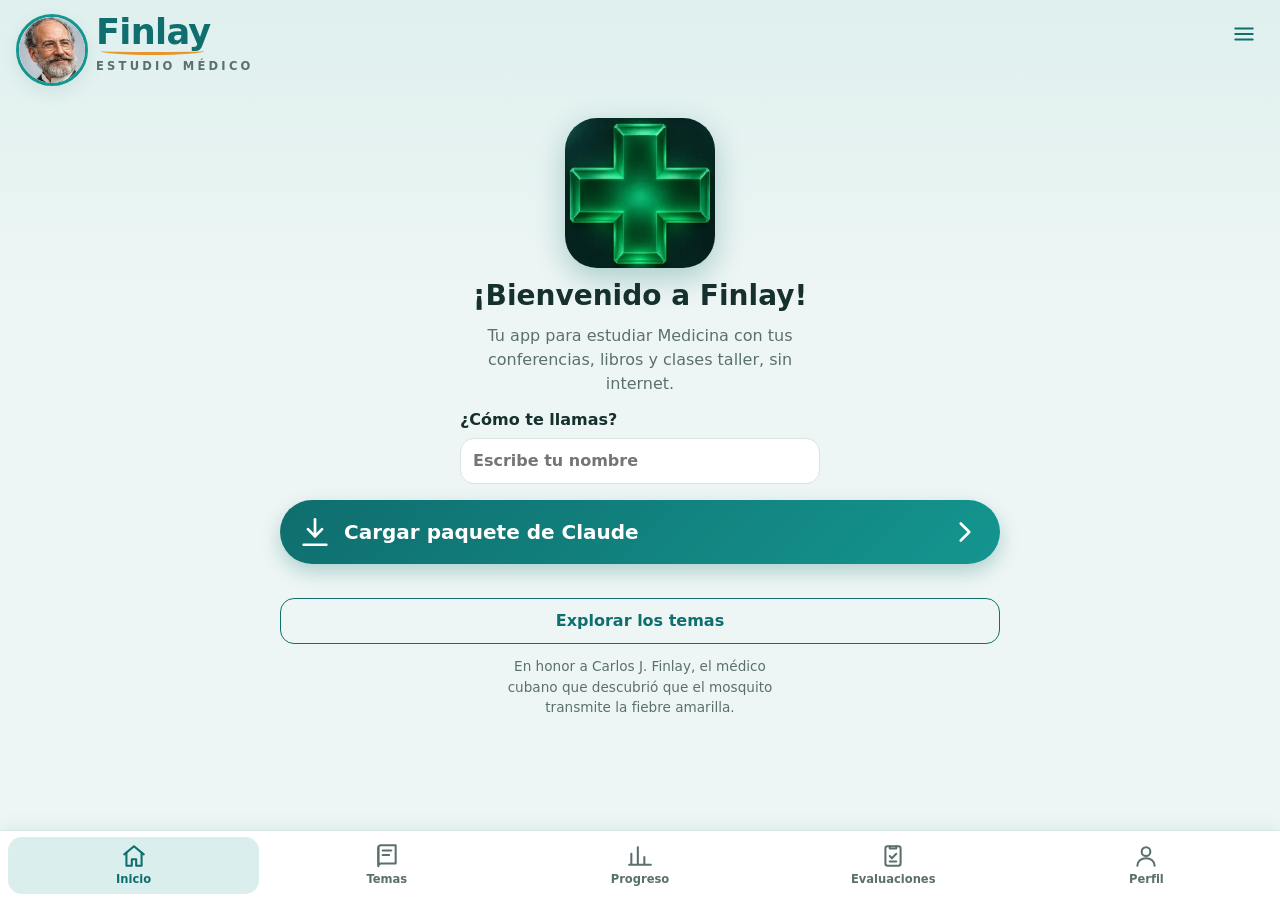
==== commit c4350d5d: "En el APK se ocultan los botones de cargar, exportar y quitar: solo abrir y estudiar Co-Authored-By:" ====
--- a/docs/index.html
+++ b/docs/index.html
@@ -14,6 +14,7 @@
     // Tema y tamaño de letra elegidos en Perfil (antes de pintar, para que no parpadee)
     try {
       var t = localStorage.getItem("finlay.tema"); if (t) document.documentElement.dataset.tema = t;
+      if (window.FinlayAndroid) document.documentElement.classList.add("app-completa");
       var e = localStorage.getItem("finlay.escala"); if (e) document.documentElement.style.setProperty("--escala", e);
     } catch (x) {}
   </script>
--- a/docs/estilos.css
+++ b/docs/estilos.css
@@ -495,3 +495,25 @@
 .sesion-mapa button.respondida { background: var(--fondo-2); border-color: var(--acento-2); color: var(--acento); }
 .sesion-mapa button.actual { outline: 3px solid var(--naranja); outline-offset: 1px; }
 @media (prefers-reduced-motion: reduce) { .sesion-nav .btn.listo { animation: none; } }
+.bienvenida-nombre { display: flex; flex-direction: column; gap: 6px; width: 100%; max-width: 360px; font-weight: 700; text-align: left; }
+.pedir-nombre { margin-bottom: 14px; gap: 8px; }
+.pedir-nombre label { font-weight: 600; }
+.pedir-nombre .buscador { margin: 0; }
+
+/* Diapositivas con su formato original (como un lector de PDF) */
+.diapo-info { margin: 4px 0 10px; }
+.diapos { display: flex; flex-direction: column; gap: 14px; }
+.diapo { margin: 0; background: var(--tarjeta); border: 1px solid var(--borde); border-radius: 14px; overflow: hidden; box-shadow: var(--sombra); scroll-margin-top: 70px; }
+.diapo img { display: block; width: 100%; height: auto; aspect-ratio: 4 / 3; object-fit: contain; background: #fff; cursor: zoom-in; }
+.diapo img[src] { aspect-ratio: auto; }
+.diapo figcaption { display: flex; align-items: center; justify-content: space-between; padding: 4px 6px 4px 12px; font-size: .85rem; color: var(--suave); border-top: 1px solid var(--borde); }
+.mini-voz { width: 36px; height: 36px; }
+.mini-voz .ico { width: 22px; height: 22px; }
+.diapo-sin-imagen img { display: none; }
+.diapo-texto .diapo-hoja { padding: 16px; min-height: 160px; background: #fff; color: #1b2626; line-height: 1.55; overflow-wrap: anywhere; }
+.consejo { margin-bottom: 12px; border-left-color: var(--naranja); }
+.visor-diapo { display: block; width: 100%; height: auto; border-radius: 12px; border: 1px solid var(--borde); background: #fff; margin: 8px 0 12px; cursor: zoom-in; }
+
+/* En el APK las conferencias ya vienen dentro: se ocultan los botones de cargar */
+.app-completa .solo-manual { display: none !important; }
+.app-completa .btn-explorar { background: var(--acento); color: #fff; border-color: var(--acento); }
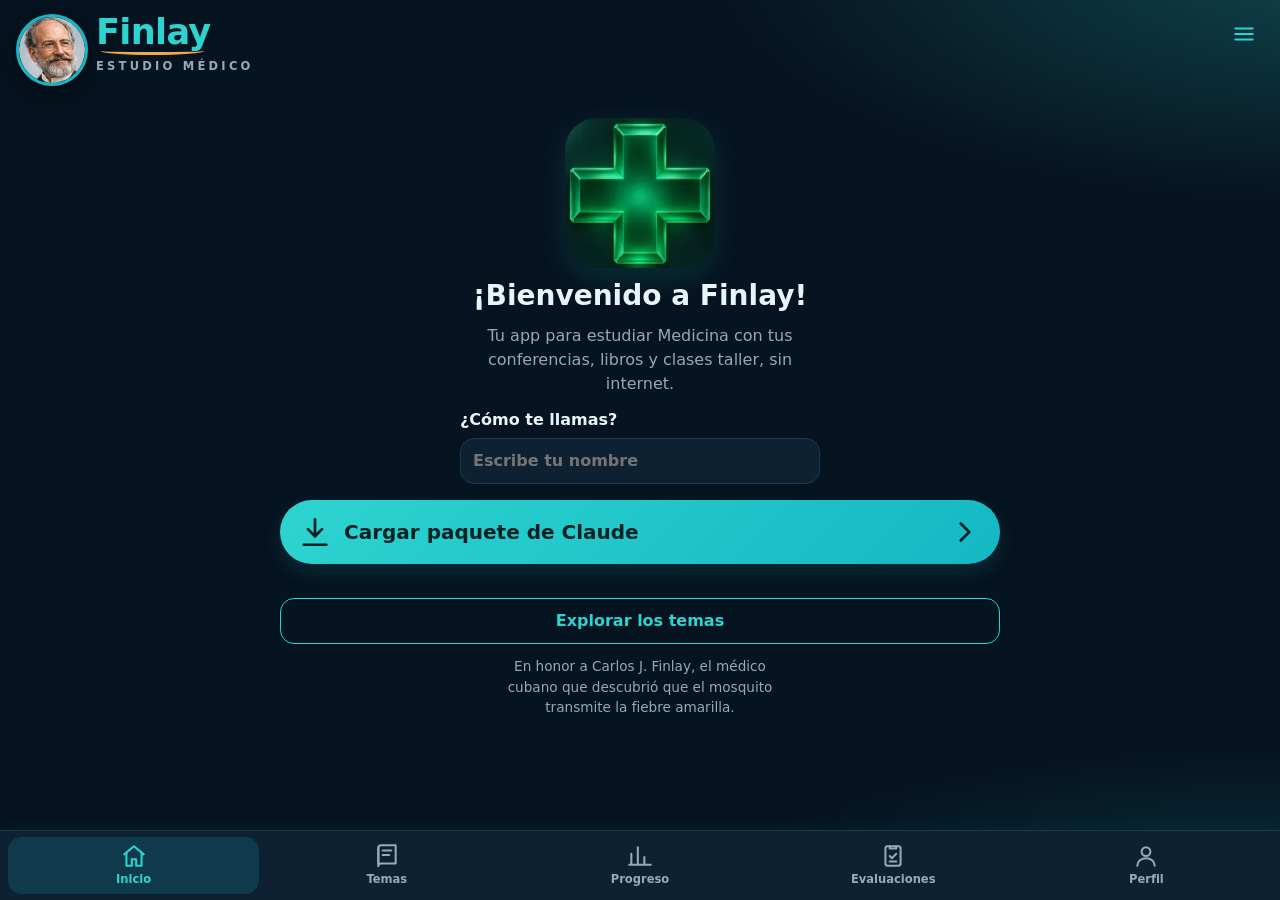
==== commit d0936a47: "Dos diseños (claro y oscuro) con cambio automático por la hora - Tarjetas de años con ícono y color " ====
--- a/docs/index.html
+++ b/docs/index.html
@@ -13,7 +13,11 @@
   <script>
     // Tema y tamaño de letra elegidos en Perfil (antes de pintar, para que no parpadee)
     try {
-      var t = localStorage.getItem("finlay.tema"); if (t) document.documentElement.dataset.tema = t;
+      // Apariencia: "hora" (por defecto) = clara de 7 am a 7 pm y oscura de noche
+      var t = localStorage.getItem("finlay.tema") || "hora", h = new Date().getHours();
+      if (t === "hora") t = h >= 19 || h < 7 ? "oscuro" : "claro";
+      else if (t === "telefono") t = matchMedia("(prefers-color-scheme: dark)").matches ? "oscuro" : "claro";
+      document.documentElement.dataset.tema = t;
       if (window.FinlayAndroid) document.documentElement.classList.add("app-completa");
       var e = localStorage.getItem("finlay.escala"); if (e) document.documentElement.style.setProperty("--escala", e);
     } catch (x) {}
--- a/docs/estilos.css
+++ b/docs/estilos.css
@@ -1,37 +1,45 @@
 /* Finlay · diseño 1.2 (según la maqueta): claro, verde azulado, tarjetas blancas redondeadas */
 :root {
-  --fondo: #eef6f5;
-  --fondo-2: #dff0ee;
+  --fondo: #f4f9fb;
+  --fondo-2: #e6f6f8;
   --tarjeta: #ffffff;
-  --texto: #15302d;
-  --suave: #5a706d;
-  --borde: #d6e6e3;
-  --acento: #0f6e6e;
-  --acento-2: #14958f;
+  --texto: #0f2233;
+  --suave: #5b6f7c;
+  --borde: #dde9ee;
+  --acento: #0d7f8c;
+  --acento-2: #14b8c4;
   --acento-texto: #ffffff;
   --naranja: #e8952d;
   --naranja-suave: #fdf0dc;
   --marca: #ffe58a;
   --peligro: #b3261e;
   --exito: #2e7d32;
-  --sombra: 0 6px 18px rgba(15, 110, 110, .10);
+  --sombra: 0 8px 24px rgba(20, 120, 150, .10);
+  --deco: radial-gradient(70% 38% at 105% -4%, rgba(20, 184, 196, .30), transparent 70%),
+          radial-gradient(55% 30% at -5% 104%, rgba(155, 79, 224, .16), transparent 70%);
+  --brillo: .28;
   --radio: 20px;
   --escala: 1;
   color-scheme: light;
 }
+/* Diseño oscuro (noche): azul marino con brillo turquesa */
 @media (prefers-color-scheme: dark) {
-  :root:not([data-tema="claro"]) {
-    --fondo: #0e1716; --fondo-2: #102624; --tarjeta: #172321; --texto: #e3efed; --suave: #9db5b1;
-    --borde: #29403c; --acento: #4fc1ba; --acento-2: #2aa59e; --acento-texto: #04201e;
+  :root:not([data-tema]) {
+    --fondo: #061320; --fondo-2: #0a1c2b; --tarjeta: #0e2133; --texto: #e8f4f7; --suave: #93abb8;
+    --borde: #1c3a4e; --acento: #2dd4cf; --acento-2: #14b8c4; --acento-texto: #032125;
     --naranja: #f2a94b; --naranja-suave: #3a2c17; --marca: #6b5a12; --peligro: #ff8a80; --exito: #7ad59a;
-    --sombra: 0 6px 18px rgba(0, 0, 0, .35); color-scheme: dark;
+    --sombra: 0 8px 24px rgba(0, 0, 0, .45); --brillo: .55; color-scheme: dark;
+    --deco: radial-gradient(70% 38% at 105% -4%, rgba(45, 212, 207, .26), transparent 70%),
+            radial-gradient(70% 30% at 100% 104%, rgba(20, 184, 196, .22), transparent 70%);
   }
 }
 :root[data-tema="oscuro"] {
-  --fondo: #0e1716; --fondo-2: #102624; --tarjeta: #172321; --texto: #e3efed; --suave: #9db5b1;
-  --borde: #29403c; --acento: #4fc1ba; --acento-2: #2aa59e; --acento-texto: #04201e;
+  --fondo: #061320; --fondo-2: #0a1c2b; --tarjeta: #0e2133; --texto: #e8f4f7; --suave: #93abb8;
+  --borde: #1c3a4e; --acento: #2dd4cf; --acento-2: #14b8c4; --acento-texto: #032125;
   --naranja: #f2a94b; --naranja-suave: #3a2c17; --marca: #6b5a12; --peligro: #ff8a80; --exito: #7ad59a;
-  --sombra: 0 6px 18px rgba(0, 0, 0, .35); color-scheme: dark;
+  --sombra: 0 8px 24px rgba(0, 0, 0, .45); --brillo: .55; color-scheme: dark;
+  --deco: radial-gradient(70% 38% at 105% -4%, rgba(45, 212, 207, .26), transparent 70%),
+          radial-gradient(70% 30% at 100% 104%, rgba(20, 184, 196, .22), transparent 70%);
 }
 
 * { box-sizing: border-box; }
@@ -39,7 +47,9 @@
 html { -webkit-text-size-adjust: 100%; font-size: calc(16px * var(--escala)); }
 body {
   margin: 0;
-  background: linear-gradient(180deg, var(--fondo-2) 0, var(--fondo) 320px) fixed, var(--fondo);
+  background: var(--deco), var(--fondo);
+  background-attachment: fixed;
+  transition: background-color .4s, color .4s;
   color: var(--texto);
   font: 1rem/1.5 system-ui, -apple-system, "Segoe UI", Roboto, sans-serif;
 }
@@ -98,7 +108,36 @@
   background: var(--tarjeta); border: 1px solid var(--borde); border-radius: var(--radio);
   padding: 14px 16px; color: var(--texto); text-decoration: none; box-shadow: var(--sombra);
 }
-.tarjeta.anio { min-height: 84px; justify-content: center; }
+/* Tarjetas de los años: ícono de color, borde que brilla y una ola abajo */
+.tarjeta.anio {
+  position: relative; overflow: hidden; min-height: 150px; padding: 14px 14px 16px; gap: 10px;
+  border: 2px solid color-mix(in srgb, var(--c) 55%, transparent);
+  box-shadow: 0 6px 20px color-mix(in srgb, var(--c) calc(var(--brillo) * 60%), transparent);
+}
+.tarjeta.anio.con-asig { border-color: var(--c); box-shadow: 0 0 0 1px color-mix(in srgb, var(--c) 40%, transparent), 0 8px 26px color-mix(in srgb, var(--c) calc(var(--brillo) * 100%), transparent); }
+.tarjeta.anio::after {
+  content: ""; position: absolute; right: -12%; bottom: -26px; width: 95%; height: 58px; border-radius: 50% 50% 0 0;
+  background: linear-gradient(90deg, transparent, color-mix(in srgb, var(--c) 55%, transparent));
+  transform: rotate(-6deg); pointer-events: none;
+}
+.anio-ico {
+  width: 58px; height: 58px; border-radius: 50%; display: grid; place-items: center; color: var(--c);
+  background: color-mix(in srgb, var(--c) 16%, transparent);
+}
+.anio-ico .ico { width: 32px; height: 32px; }
+.anio-check {
+  position: absolute; top: 10px; right: 10px; width: 26px; height: 26px; border-radius: 50%;
+  display: grid; place-items: center; background: var(--c); color: #fff;
+}
+.anio-check .ico { width: 16px; height: 16px; stroke-width: 3; }
+.anio-pie { display: flex; align-items: flex-end; justify-content: space-between; gap: 6px; position: relative; z-index: 1; }
+.anio-pie > span:first-child { display: flex; flex-direction: column; }
+.tarjeta.anio .grande { font-size: 1.2rem; }
+.anio-flecha {
+  width: 32px; height: 32px; border-radius: 50%; display: grid; place-items: center; flex: none;
+  background: color-mix(in srgb, var(--c) 14%, var(--tarjeta)); color: var(--texto);
+}
+.anio-flecha .ico { width: 18px; height: 18px; }
 .tarjeta.fila { margin-bottom: 10px; }
 .grande { font-weight: 700; font-size: 1.05rem; }
 .sub { color: var(--suave); font-size: .85rem; }
@@ -517,3 +556,23 @@
 /* En el APK las conferencias ya vienen dentro: se ocultan los botones de cargar */
 .app-completa .solo-manual { display: none !important; }
 .app-completa .btn-explorar { background: var(--acento); color: #fff; border-color: var(--acento); }
+
+/* Títulos de sección con una barrita de color, como en el diseño */
+main > h2, .panel > h2 { color: var(--texto); padding-left: 12px; position: relative; }
+main > h2::before, .panel > h2::before {
+  content: ""; position: absolute; left: 0; top: .15em; bottom: .15em; width: 4px; border-radius: 4px;
+  background: linear-gradient(180deg, var(--acento-2), #2f7ff0);
+}
+/* Botón de buscar redondo y con brillo */
+.buscador .btn { border-radius: 999px; min-width: 52px; background: linear-gradient(135deg, var(--acento-2), #2f7ff0); color: #fff; border: 0;
+  box-shadow: 0 6px 18px color-mix(in srgb, var(--acento-2) 45%, transparent); }
+.buscador input { border-radius: 999px; padding-left: 18px; }
+/* Selector rápido de apariencia en el menú */
+.menu-tema { display: grid; grid-template-columns: repeat(3, 1fr); gap: 6px; margin: 0 0 12px; padding: 4px; border-radius: 14px; background: var(--fondo-2); }
+.menu-panel .menu-tema button { flex-direction: column; gap: 2px; justify-content: center; padding: 8px 4px; font-size: .75rem; border-radius: 10px; }
+.menu-panel .menu-tema button.activo { background: var(--tarjeta); color: var(--acento); box-shadow: var(--sombra); }
+/* Diseño oscuro: tarjetas como vidrio */
+:root[data-tema="oscuro"] .tarjeta { background: color-mix(in srgb, var(--tarjeta) 88%, transparent); }
+:root[data-tema="oscuro"] .tarjeta.anio { background: linear-gradient(160deg, color-mix(in srgb, var(--c) 10%, var(--tarjeta)), var(--tarjeta)); }
+:root[data-tema="oscuro"] .anio-check { color: #032125; }
+:root[data-tema="oscuro"] .diapo img { filter: brightness(.92); }
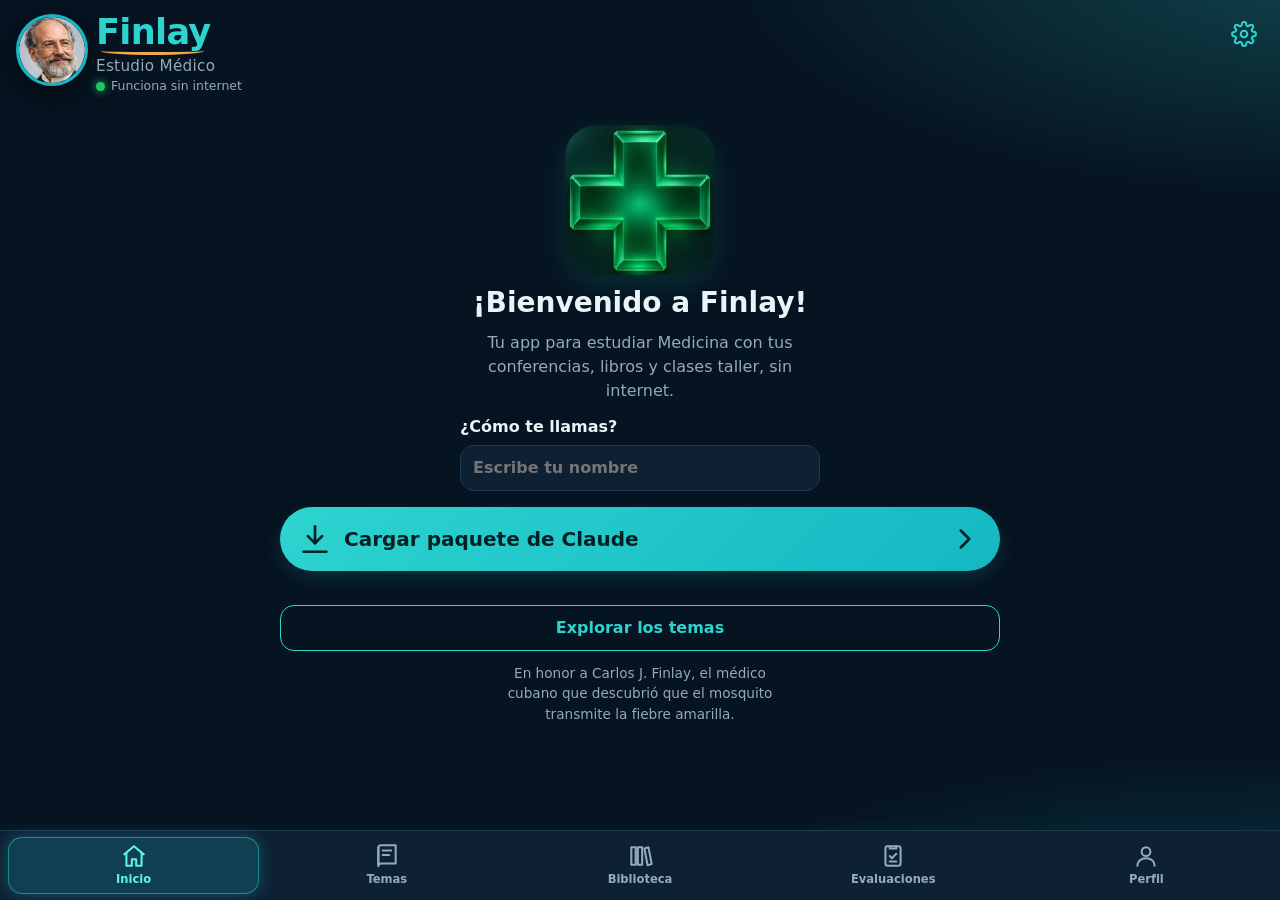
==== commit 16cb43fd: "Versión 1.9: logros, celebración, biblioteca y visor mejorados - Puntos por respuesta, por terminar " ====
--- a/docs/index.html
+++ b/docs/index.html
@@ -49,9 +49,10 @@
       <button class="btn ancho" data-accion="cerrar-visor">Volver a la pregunta</button>
     </div>
   </div>
-  <div id="lupa" class="lupa" data-accion="cerrar-lupa" hidden>
-    <img alt="Imagen ampliada">
-    <button class="btn" data-accion="cerrar-lupa">✕ Cerrar</button>
+  <div id="lupa" class="lupa" hidden>
+    <div class="lupa-barra"><span class="lupa-ayuda">Pellizca con dos dedos o toca dos veces para ampliar</span>
+      <button class="btn" data-accion="cerrar-lupa">✕ Cerrar</button></div>
+    <div class="lupa-caja"><img alt="Imagen ampliada" draggable="false"></div>
   </div>
   <div id="aviso" class="aviso" role="status" hidden></div>
   <button id="detener-voz" class="detener-voz" hidden>⏹ Detener voz</button>
--- a/docs/estilos.css
+++ b/docs/estilos.css
@@ -386,12 +386,10 @@
 }
 .figura figcaption { font-size: .85rem; color: var(--suave); margin-top: 4px; }
 .figura .sub { display: block; font-size: .75rem; }
-.lupa {
-  position: fixed; inset: 0; z-index: 40; background: rgba(0,0,0,.92);
-  display: flex; flex-direction: column; align-items: center; justify-content: center; gap: 12px;
-  padding: 16px; overflow: auto;
-}
-.lupa img { max-width: 100%; max-height: 85vh; background: #fff; border-radius: 6px; touch-action: pinch-zoom; }
+.lupa { position: fixed; inset: 0; z-index: 40; background: rgba(2, 8, 16, .96); display: flex; flex-direction: column; }
+.lupa-barra { display: flex; align-items: center; justify-content: space-between; gap: 10px; padding: max(10px, env(safe-area-inset-top)) 12px 10px; color: #cfe; font-size: .82rem; }
+.lupa-caja { flex: 1; position: relative; overflow: hidden; display: flex; align-items: center; justify-content: center; touch-action: none; }
+.lupa-caja img { max-width: 100%; max-height: 100%; background: #fff; transform-origin: 0 0; user-select: none; -webkit-user-select: none; -webkit-user-drag: none; will-change: transform; }
 
 /* =================== Diseño 1.2 (maqueta) =================== */
 .texto-naranja { color: var(--naranja); }
@@ -576,3 +574,314 @@
 :root[data-tema="oscuro"] .tarjeta.anio { background: linear-gradient(160deg, color-mix(in srgb, var(--c) 10%, var(--tarjeta)), var(--tarjeta)); }
 :root[data-tema="oscuro"] .anio-check { color: #032125; }
 :root[data-tema="oscuro"] .diapo img { filter: brightness(.92); }
+
+/* Dibujos de las asignaturas (estilo oscuro brillante) */
+.miniatura-dibujo { width: 68px; height: 68px; object-fit: cover; background: #0a1730; border-radius: 16px; box-shadow: 0 4px 14px rgba(20, 120, 200, .25); }
+
+/* =========================================================
+   Diseño 1.8 (según la foto de 8 pantallas)
+   ========================================================= */
+/* Cabecera de inicio: foto redonda, nombre y estado */
+.marca-foto { flex: none; line-height: 0; }
+.marca-retrato { object-fit: cover; }
+.marca-texto .marca-sub { letter-spacing: .02em; font-size: .95rem; font-weight: 500; margin-top: 4px; }
+.marca-estado { display: flex; align-items: center; gap: 6px; margin-top: 6px; font-size: .78rem; color: var(--suave); }
+.marca-estado i { width: 9px; height: 9px; border-radius: 50%; background: #22c55e; box-shadow: 0 0 8px #22c55e; }
+.barra.marca .btn-icono { text-decoration: none; }
+
+/* Saludo */
+.saludo2 { margin: 6px 0 14px; }
+.saludo2 .hola { margin: 0; font-size: 1.7rem; color: var(--texto); padding: 0; }
+.saludo2 .hola::before { display: none; }
+.saludo2 .animo { margin: 2px 0 0; color: var(--suave); }
+
+/* Tarjeta "Tu progreso general" */
+.progreso-general { text-decoration: none; padding: 16px; margin-bottom: 14px;
+  background: linear-gradient(145deg, color-mix(in srgb, var(--acento-2) 10%, var(--tarjeta)), var(--tarjeta)); }
+.pg-titulo { font-weight: 700; margin-bottom: 8px; }
+.pg-fila { display: flex; align-items: center; gap: 18px; }
+.anillo-pct { width: 128px; height: 128px; flex: none; }
+.anillo-pct .anillo-valor { stroke: var(--acento-2); filter: drop-shadow(0 0 6px color-mix(in srgb, var(--acento-2) 60%, transparent)); stroke-width: 10; }
+.anillo-pct .anillo-fondo { stroke-width: 10; fill: none; }
+.anillo-pct .anillo-texto b { font-size: 1.8rem; }
+.pg-datos { display: flex; flex-direction: column; gap: 10px; min-width: 0; }
+.pg-datos > span { display: grid; grid-template-columns: auto 1fr; column-gap: 8px; align-items: center; line-height: 1.15; }
+.pg-datos > span > b { font-size: 1.3rem; grid-column: 1 / -1; }
+.pg-datos > span:has(> .ico) > b { grid-column: 2; }
+.pg-datos > span > span { color: var(--suave); font-size: .82rem; grid-column: 1 / -1; }
+.pg-datos > span:has(> .ico) > span { grid-column: 2; }
+.pg-datos .ico { color: var(--acento-2); width: 24px; height: 24px; grid-row: span 2; }
+.pg-racha .ico { color: var(--naranja); }
+
+/* Botón grande con brillo (Continuar estudiando, Siguiente) */
+.btn-grande {
+  display: flex; align-items: center; justify-content: space-between; gap: 10px; width: 100%;
+  padding: 16px 22px; border-radius: 999px; font-size: 1.15rem; font-weight: 800; text-decoration: none;
+  color: #04262a; background: linear-gradient(90deg, #2ee6dc, #14b8c4);
+  box-shadow: 0 8px 26px color-mix(in srgb, #14b8c4 45%, transparent); margin: 4px 0 6px;
+}
+.btn-grande > span { display: flex; flex-direction: column; min-width: 0; }
+.btn-grande small { font-size: .78rem; font-weight: 600; opacity: .8; white-space: nowrap; overflow: hidden; text-overflow: ellipsis; }
+.btn-grande .ico { width: 26px; height: 26px; flex: none; }
+
+/* Título de sección con enlace "Ver todo" */
+.titulo-seccion { display: flex; align-items: center; justify-content: space-between; gap: 10px; margin: 20px 0 10px; }
+.titulo-seccion h2 { margin: 0; }
+.titulo-seccion a { display: inline-flex; align-items: center; gap: 2px; font-size: .88rem; font-weight: 700; text-decoration: none; color: var(--acento); }
+.titulo-seccion a .ico { width: 18px; height: 18px; }
+
+/* Tarjetas de "Hoy en tu plan" */
+.plan-tarjeta { flex-direction: row; align-items: center; gap: 14px; margin-bottom: 10px; padding: 10px 12px; }
+.plan-tarjeta .miniatura { width: 64px; height: 56px; }
+.plan-tarjeta .barra-progreso { margin-top: 6px; }
+.flecha-circulo { width: 34px; height: 34px; border-radius: 50%; display: grid; place-items: center; flex: none;
+  background: color-mix(in srgb, var(--acento-2) 14%, var(--tarjeta)); color: var(--texto); }
+.flecha-circulo .ico { width: 18px; height: 18px; }
+
+/* Filtros (chips) que se deslizan de lado */
+.filtros { display: flex; gap: 8px; overflow-x: auto; padding: 2px 2px 10px; margin: 0 -16px 4px; padding-left: 16px; padding-right: 16px; scrollbar-width: none; }
+.filtros::-webkit-scrollbar { display: none; }
+.chip-filtro { flex: none; padding: 8px 16px; border-radius: 999px; text-decoration: none; font-weight: 600; font-size: .9rem;
+  color: var(--texto); background: var(--tarjeta); border: 1px solid var(--borde); }
+.chip-filtro.activo { color: #04262a; border-color: transparent; background: linear-gradient(90deg, #2ee6dc, #14b8c4);
+  box-shadow: 0 4px 14px color-mix(in srgb, #14b8c4 40%, transparent); }
+
+/* Biblioteca médica: cuadrícula con portada */
+.biblio { display: grid; grid-template-columns: repeat(2, 1fr); gap: 12px; }
+@media (min-width: 600px) { .biblio { grid-template-columns: repeat(3, 1fr); } }
+.biblio-tarjeta { display: flex; flex-direction: column; gap: 4px; text-decoration: none; color: var(--texto);
+  background: var(--tarjeta); border: 1px solid var(--borde); border-radius: 18px; padding: 8px 8px 12px; box-shadow: var(--sombra); min-width: 0; }
+.biblio-icono { display: grid; place-items: center; height: 100%; color: #7fe7e3; }
+.biblio-icono .ico { width: 40px; height: 40px; }
+.biblio-fav { position: absolute; top: 6px; right: 6px; width: 28px; height: 28px; border-radius: 50%; display: grid; place-items: center; background: rgba(0,0,0,.45); color: #ff5c8a; }
+.biblio-fav .ico { width: 16px; height: 16px; fill: currentColor; }
+
+/* Conferencia: favorito y barra de avance */
+.doc-cabeza { display: flex; align-items: center; justify-content: space-between; gap: 10px; }
+.doc-cabeza .migas { margin: 0; }
+.btn-fav { flex: none; width: 42px; height: 42px; border-radius: 12px; border: 1px solid var(--borde); background: var(--tarjeta); color: var(--suave); display: grid; place-items: center; cursor: pointer; }
+.btn-fav .ico { width: 22px; height: 22px; }
+.btn-fav.activo { color: #ff4f7f; border-color: color-mix(in srgb, #ff4f7f 50%, transparent); }
+.btn-fav.activo .ico { fill: currentColor; }
+.avance-diapo { position: sticky; top: calc(62px + env(safe-area-inset-top)); z-index: 4; display: flex; align-items: center; gap: 12px;
+  padding: 8px 12px; margin: 0 0 6px; border-radius: 14px; background: color-mix(in srgb, var(--tarjeta) 92%, transparent);
+  backdrop-filter: blur(8px); -webkit-backdrop-filter: blur(8px); border: 1px solid var(--borde); font-weight: 700; font-size: .9rem; }
+.avance-diapo .barra-progreso { flex: 1; margin: 0; height: 8px; }
+.avance-diapo .en-camino { background: linear-gradient(90deg, #2ee6dc, #14b8c4); transition: width .25s; }
+
+/* Preguntas: píldora, reloj, letras y ¡Correcto! */
+.ses-arriba { display: flex; align-items: center; justify-content: center; position: relative; min-height: 36px; }
+.pildora { padding: 6px 18px; border-radius: 999px; font-size: .92rem; color: var(--texto);
+  background: color-mix(in srgb, var(--acento-2) 16%, var(--tarjeta)); border: 1px solid color-mix(in srgb, var(--acento-2) 35%, transparent); }
+.ses-reloj { position: absolute; right: 0; display: inline-flex; align-items: center; gap: 4px; color: var(--acento); font-variant-numeric: tabular-nums; }
+.ses-reloj .ico { width: 20px; height: 20px; }
+.opcion { display: flex; align-items: center; gap: 12px; padding: 12px 14px; border-radius: 14px; background: var(--tarjeta); }
+.opcion .letra { flex: none; width: 32px; height: 32px; border-radius: 50%; display: grid; place-items: center; font-weight: 800;
+  background: color-mix(in srgb, var(--acento-2) 14%, var(--fondo)); color: var(--texto); }
+.opcion.bien { box-shadow: 0 0 0 2px #22c55e, 0 0 16px color-mix(in srgb, #22c55e 40%, transparent); }
+.opcion.bien .letra { background: #22c55e; color: #fff; }
+.opcion.mal .letra { background: var(--peligro); color: #fff; }
+.opcion.elegida .letra { background: rgba(255,255,255,.25); color: inherit; }
+.opcion.marca input { margin: 0; }
+.explicacion.es-correcta, .explicacion.es-incorrecta { border: 0; border-radius: 16px; padding: 14px; margin-top: 12px; }
+.explicacion.es-correcta { background: linear-gradient(145deg, color-mix(in srgb, #22c55e 22%, var(--tarjeta)), var(--tarjeta)); border: 1px solid color-mix(in srgb, #22c55e 45%, transparent); }
+.explicacion.es-incorrecta { background: color-mix(in srgb, var(--peligro) 10%, var(--tarjeta)); border: 1px solid color-mix(in srgb, var(--peligro) 35%, transparent); }
+.correccion-titulo { display: flex; align-items: center; gap: 8px; font-size: 1.25rem; margin-bottom: 4px; }
+.es-correcta .correccion-titulo { color: #16a34a; }
+:root[data-tema="oscuro"] .es-correcta .correccion-titulo { color: #4ade80; }
+.ok-ico { width: 30px; height: 30px; padding: 5px; border-radius: 50%; background: #22c55e; color: #fff; stroke-width: 3; }
+.sesion-nav .btn:not(.secundario) { border-radius: 999px; background: linear-gradient(90deg, #2ee6dc, #14b8c4); color: #04262a; font-weight: 800; border: 0;
+  box-shadow: 0 6px 18px color-mix(in srgb, #14b8c4 40%, transparent); }
+
+/* Mi progreso */
+.pestanas-pildora { display: grid; grid-template-columns: 1fr 1fr; gap: 4px; padding: 4px; margin: 0 0 14px; border-radius: 999px; background: var(--tarjeta); border: 1px solid var(--borde); }
+.pestanas-pildora a { text-align: center; padding: 9px; border-radius: 999px; text-decoration: none; font-weight: 700; color: var(--suave); }
+.pestanas-pildora a.activa { color: var(--texto); background: color-mix(in srgb, var(--acento-2) 22%, var(--fondo)); box-shadow: inset 0 0 0 1px color-mix(in srgb, var(--acento-2) 50%, transparent); }
+.progreso-general.sin-enlace { cursor: default; }
+.actividad { display: grid; grid-template-columns: repeat(7, 1fr); gap: 8px; height: 170px; align-items: end; padding: 14px 12px 10px; }
+.act-dia { display: flex; flex-direction: column; align-items: center; justify-content: flex-end; height: 100%; gap: 6px; }
+.act-barra { width: 60%; max-width: 26px; border-radius: 8px; background: linear-gradient(180deg, #5ef2ea, #14b8c4); box-shadow: 0 0 12px color-mix(in srgb, #14b8c4 45%, transparent); }
+.act-dia:not(.hoy) .act-barra { opacity: .7; }
+.act-letra { font-size: .74rem; color: var(--suave); text-transform: capitalize; }
+.areas { display: flex; flex-direction: column; gap: 12px; }
+.area { display: grid; grid-template-columns: minmax(0, 1.3fr) 2fr auto; align-items: center; gap: 10px; text-decoration: none; color: var(--texto); font-size: .9rem; }
+.area-nombre { white-space: nowrap; overflow: hidden; text-overflow: ellipsis; }
+.area-barra { height: 9px; border-radius: 999px; background: var(--fondo-2); overflow: hidden; }
+.area-barra span { display: block; height: 100%; border-radius: 999px; }
+.nivel-grande { flex-direction: row; align-items: center; gap: 14px; }
+.nivel-grande > .ico { width: 40px; height: 40px; color: var(--naranja); }
+
+/* Perfil */
+.perfil-arriba { display: flex; flex-direction: column; align-items: center; text-align: center; gap: 4px; margin: 8px 0 16px; }
+.perfil-avatar { position: relative; cursor: pointer; line-height: 0; }
+.avatar-grande { width: 104px; height: 104px; border-radius: 50%; object-fit: cover; border: 3px solid var(--acento-2);
+  box-shadow: 0 0 0 6px color-mix(in srgb, var(--acento-2) 18%, transparent), 0 0 30px color-mix(in srgb, var(--acento-2) 45%, transparent); }
+.avatar-inicial { display: grid; place-items: center; font-size: 2.6rem; font-weight: 800; line-height: 1; color: #fff;
+  background: radial-gradient(circle at 30% 25%, #2f7ff0, #0b3a8c); }
+.avatar-lapiz { position: absolute; right: -4px; bottom: 2px; width: 34px; height: 34px; border-radius: 50%; display: grid; place-items: center;
+  background: var(--tarjeta); color: var(--texto); border: 1px solid var(--borde); box-shadow: var(--sombra); }
+.avatar-lapiz .ico { width: 18px; height: 18px; }
+.perfil-nombre { font-size: 1.35rem; margin-top: 8px; }
+.perfil-cifras { display: grid; grid-template-columns: 1fr 1fr; gap: 12px; margin-bottom: 14px; }
+.perfil-cifras .tarjeta { flex-direction: row; align-items: center; gap: 10px; text-decoration: none; }
+.perfil-cifras .emoji { font-size: 1.8rem; }
+.perfil-cifras b { display: block; font-size: 1.05rem; }
+.menu-lista { padding: 4px 6px; gap: 0; }
+.menu-fila { display: flex; align-items: center; gap: 14px; width: 100%; padding: 13px 10px; text-decoration: none; color: var(--texto);
+  background: none; border: 0; border-bottom: 1px solid var(--borde); font: inherit; text-align: left; cursor: pointer; }
+.menu-lista > :last-child { border-bottom: 0; }
+.menu-fila > .ico:first-child, .menu-fila summary > .ico:first-child { color: var(--acento); width: 22px; height: 22px; }
+.menu-fila > span { flex: 1; min-width: 0; }
+.menu-fila .globo { flex: none; min-width: 22px; height: 22px; padding: 0 6px; border-radius: 999px; background: #ef4444; color: #fff; font-size: .75rem; font-weight: 700; display: grid; place-items: center; }
+.menu-fila.cuenta input { width: 100%; border: 0; background: transparent; font: inherit; font-weight: 700; color: var(--texto); padding: 0; }
+.menu-fila.cuenta .sub { display: block; }
+.avatar-chico { width: 48px; height: 48px; border-radius: 50%; object-fit: cover; flex: none; font-size: 1.3rem; }
+details.menu-fila { display: block; padding: 0; }
+details.menu-fila summary { display: flex; align-items: center; gap: 14px; padding: 13px 10px; list-style: none; cursor: pointer; }
+details.menu-fila summary::-webkit-details-marker { display: none; }
+details.menu-fila summary span { flex: 1; }
+details.menu-fila[open] summary .flecha-der { transform: rotate(90deg); }
+details.menu-fila p { margin: 0 10px 12px 46px; color: var(--suave); font-size: .9rem; }
+
+/* Configuración: interruptores y selectores */
+.fila-interruptor, .fila-select { display: flex; align-items: center; gap: 14px; padding: 13px 10px; border-bottom: 1px solid var(--borde); cursor: pointer; }
+.fila-interruptor > .ico, .fila-select > .ico { color: var(--acento); width: 22px; height: 22px; flex: none; }
+.fila-interruptor > span:not(.interruptor), .fila-select > span { flex: 1; min-width: 0; }
+.fila-interruptor .sub { display: block; }
+.fila-select select { max-width: 45%; }
+.fila-interruptor input { position: absolute; opacity: 0; pointer-events: none; }
+.interruptor { flex: none; width: 50px; height: 30px; border-radius: 999px; background: var(--borde); position: relative; transition: background .2s; }
+.interruptor::after { content: ""; position: absolute; top: 3px; left: 3px; width: 24px; height: 24px; border-radius: 50%; background: #fff; box-shadow: 0 1px 4px rgba(0,0,0,.3); transition: transform .2s; }
+.fila-interruptor input:checked + .interruptor { background: linear-gradient(90deg, #2ee6dc, #14b8c4); box-shadow: 0 0 10px color-mix(in srgb, #14b8c4 50%, transparent); }
+.fila-interruptor input:checked + .interruptor::after { transform: translateX(20px); }
+.fila-interruptor input:focus-visible + .interruptor { outline: 2px solid var(--acento); outline-offset: 2px; }
+
+/* Barra inferior con pestaña activa que brilla */
+.nav-inferior a.activa { color: var(--acento); box-shadow: inset 0 0 0 1px color-mix(in srgb, var(--acento-2) 35%, transparent); }
+:root[data-tema="oscuro"] .nav-inferior a.activa { color: #5ef2ea; background: color-mix(in srgb, #14b8c4 20%, transparent); box-shadow: 0 0 16px color-mix(in srgb, #14b8c4 35%, transparent), inset 0 0 0 1px color-mix(in srgb, #2ee6dc 45%, transparent); }
+.titulo-seccion h2 { color: var(--texto); padding-left: 12px; position: relative; }
+.titulo-seccion h2::before { content: ""; position: absolute; left: 0; top: .15em; bottom: .15em; width: 4px; border-radius: 4px; background: linear-gradient(180deg, var(--acento-2), #2f7ff0); }
+.menu-fila > .avatar-chico { flex: none; width: 48px; height: 48px; }
+.asig-desc { display: block; color: var(--suave); font-size: .85rem; line-height: 1.3; margin-top: 2px; }
+.asig-cuenta { display: block; color: var(--acento); font-size: .8rem; font-weight: 600; margin-top: 4px; }
+
+/* =========================================================
+   Versión 1.9: tarjetas de Biblioteca, visor, logros y celebración
+   ========================================================= */
+/* Título de arriba completo, hasta en dos líneas */
+.barra h1 { white-space: normal; display: -webkit-box; -webkit-line-clamp: 2; -webkit-box-orient: vertical; font-size: 1.02rem; line-height: 1.25; }
+
+/* Biblioteca: tarjetas claras con el color y el dibujo de la asignatura */
+.biblio-tarjeta { padding: 0 0 12px; overflow: hidden; gap: 6px; border-top: 3px solid var(--c); }
+.biblio-arriba { position: relative; display: flex; align-items: flex-end; gap: 8px; padding: 12px 12px 0;
+  background: linear-gradient(160deg, color-mix(in srgb, var(--c) 22%, var(--tarjeta)), var(--tarjeta)); }
+.biblio-arriba img, .biblio-arriba .biblio-icono { width: 54px; height: 54px; border-radius: 14px; object-fit: cover; flex: none; box-shadow: 0 4px 14px color-mix(in srgb, var(--c) 40%, transparent); background: #0a1730; }
+.biblio-tipo { white-space: nowrap; display: inline-flex; align-items: center; gap: 4px; padding: 3px 9px; border-radius: 999px; font-size: .72rem; font-weight: 700; margin-bottom: 2px;
+  color: var(--c); background: color-mix(in srgb, var(--c) 15%, var(--tarjeta)); border: 1px solid color-mix(in srgb, var(--c) 40%, transparent); }
+.biblio-tipo .ico { width: 14px; height: 14px; }
+.biblio-fav { top: 8px; right: 8px; }
+.biblio-titulo { font-size: 1rem; line-height: 1.28; padding: 4px 12px 0; display: -webkit-box; -webkit-line-clamp: 4; -webkit-box-orient: vertical; overflow: hidden; }
+.biblio-asig { font-size: .78rem; color: var(--suave); padding: 0 12px; white-space: nowrap; overflow: hidden; text-overflow: ellipsis; }
+.biblio-datos { display: flex; flex-wrap: wrap; gap: 4px 10px; padding: 2px 12px 0; font-size: .76rem; font-weight: 600; color: var(--acento); margin-top: auto; }
+.biblio-datos span { display: inline-flex; align-items: center; gap: 3px; }
+.biblio-datos .ico { width: 14px; height: 14px; }
+
+/* Visor: franja de cada diapositiva más fina y diapositivas más grandes */
+.diapos { gap: 10px; margin: 0 -10px; }
+.diapo { border-radius: 10px; }
+.diapo figcaption { padding: 1px 4px 1px 10px; font-size: .74rem; min-height: 0; }
+.diapo .mini-voz { width: 30px; height: 30px; }
+.diapo .mini-voz .ico { width: 18px; height: 18px; }
+.avance-diapo { padding: 5px 10px; font-size: .8rem; gap: 10px; }
+.avance-diapo .barra-progreso { height: 6px; }
+.diapo-info { font-size: .8rem; margin: 2px 0 8px; }
+
+/* Racha con fuego que crece con los días */
+.saludo2 { display: flex; align-items: center; justify-content: space-between; gap: 10px; }
+.racha-fuego { display: flex; flex-direction: column; align-items: center; text-decoration: none; color: var(--texto); line-height: 1; flex: none; min-width: 64px; }
+.racha-fuego .fuego { font-size: calc(2rem * var(--tam, 1)); filter: drop-shadow(0 0 calc(6px * var(--tam, 1)) rgba(255, 140, 0, .7)); animation: llama 1.6s ease-in-out infinite; transform-origin: 50% 90%; }
+.racha-fuego b { font-size: 1.2rem; margin-top: 2px; }
+.racha-fuego > span:last-child { font-size: .72rem; color: var(--suave); }
+.racha-fuego.apagado .fuego { filter: grayscale(1) opacity(.5); animation: none; }
+@keyframes llama { 0%, 100% { transform: scale(1) rotate(-2deg); } 50% { transform: scale(1.08) rotate(2deg); } }
+@media (prefers-reduced-motion: reduce) { .racha-fuego .fuego { animation: none; } }
+
+/* Barra de nivel */
+.nivel-barra { display: block; height: 10px; border-radius: 999px; background: var(--fondo-2); overflow: hidden; margin: 6px 0 4px; }
+.nivel-barra > span { display: block; height: 100%; border-radius: 999px; background: linear-gradient(90deg, #facc15, #f2962e); box-shadow: 0 0 10px rgba(250, 204, 21, .5); }
+.nivel-tarjeta { flex-direction: row; align-items: center; gap: 14px; }
+.nivel-emoji { font-size: 2.6rem; }
+.nivel-info { flex: 1; display: flex; flex-direction: column; min-width: 0; }
+.nivel-info b { font-size: 1.15rem; }
+.niveles-camino { display: flex; justify-content: space-between; margin: 10px 4px 4px; font-size: 1.5rem; }
+.niveles-camino span { filter: grayscale(1) opacity(.35); }
+.niveles-camino span.hecho { filter: none; }
+.perfil-nivel { width: min(280px, 80%); }
+
+/* Logros con medallas */
+.logros { display: flex; flex-direction: column; gap: 10px; }
+.logro { display: flex; align-items: center; gap: 12px; padding: 12px; border-radius: 16px; background: var(--tarjeta); border: 1px solid var(--borde); }
+.logro-medalla { width: 52px; height: 52px; border-radius: 50%; display: grid; place-items: center; font-size: 1.6rem; flex: none; background: var(--fondo-2); filter: grayscale(1); opacity: .55; }
+.logro-texto { flex: 1; display: flex; flex-direction: column; min-width: 0; }
+.logro-texto .sub { font-size: .8rem; }
+.logro-falta { font-size: .8rem; color: var(--naranja); font-weight: 600; margin-top: 2px; }
+.logro-ok { font-size: .78rem; font-weight: 700; margin-top: 2px; }
+.logro-barra { display: block; height: 6px; border-radius: 999px; background: var(--fondo-2); overflow: hidden; margin-top: 4px; }
+.logro-barra span { display: block; height: 100%; background: var(--naranja); }
+.logro:not(.ganado) b { color: var(--suave); }
+.logro.ganado .logro-medalla { filter: none; opacity: 1; }
+.medalla-bronce.ganado .logro-medalla { background: radial-gradient(circle at 30% 30%, #f3c49b, #b8733e); box-shadow: 0 0 12px rgba(184, 115, 62, .5); }
+.medalla-plata.ganado .logro-medalla { background: radial-gradient(circle at 30% 30%, #ffffff, #9aa7b4); box-shadow: 0 0 12px rgba(180, 195, 210, .6); }
+.medalla-oro.ganado .logro-medalla, .medalla-trofeo.ganado .logro-medalla { background: radial-gradient(circle at 30% 30%, #fff3a8, #e0a500); box-shadow: 0 0 16px rgba(250, 204, 21, .6); }
+.medalla-bronce.ganado .logro-ok { color: #b8733e; }
+.medalla-plata.ganado .logro-ok { color: #7c8a98; }
+.medalla-oro.ganado .logro-ok, .medalla-trofeo.ganado .logro-ok { color: #c58a00; }
+:root[data-tema="oscuro"] .medalla-plata.ganado .logro-ok { color: #cfd8e2; }
+:root[data-tema="oscuro"] .medalla-oro.ganado .logro-ok, :root[data-tema="oscuro"] .medalla-trofeo.ganado .logro-ok { color: #facc15; }
+.logro.ganado { border-color: color-mix(in srgb, #facc15 35%, var(--borde)); }
+.como-puntos { margin-top: 14px; }
+.como-puntos ul { margin: 8px 0 0; padding-left: 4px; list-style: none; display: grid; gap: 6px; }
+
+/* Aviso animado de logro (sale arriba en cualquier pantalla) */
+.aviso-logro { position: fixed; left: 50%; top: max(12px, env(safe-area-inset-top)); z-index: 60; display: flex; align-items: center; gap: 12px;
+  min-width: min(340px, 92vw); max-width: 92vw; padding: 10px 16px 10px 10px; border-radius: 18px; color: #fff;
+  background: linear-gradient(135deg, #0b2440, #10314f); border: 1px solid rgba(250, 204, 21, .6);
+  box-shadow: 0 10px 30px rgba(0,0,0,.4), 0 0 24px rgba(250, 204, 21, .35);
+  transform: translate(-50%, -140%) scale(.9); opacity: 0; transition: transform .45s cubic-bezier(.2, 1.4, .4, 1), opacity .3s; }
+.aviso-logro.visible { transform: translate(-50%, 0) scale(1); opacity: 1; }
+.aviso-logro-medalla { width: 48px; height: 48px; border-radius: 50%; display: grid; place-items: center; font-size: 1.6rem; flex: none;
+  background: radial-gradient(circle at 30% 30%, #fff3a8, #e0a500); animation: brillo 1.2s ease-in-out infinite; }
+.aviso-logro.medalla-bronce .aviso-logro-medalla { background: radial-gradient(circle at 30% 30%, #f3c49b, #b8733e); }
+.aviso-logro.medalla-plata .aviso-logro-medalla { background: radial-gradient(circle at 30% 30%, #ffffff, #9aa7b4); }
+.aviso-logro.medalla-nivel .aviso-logro-medalla { background: radial-gradient(circle at 30% 30%, #8ff7f1, #14b8c4); }
+.aviso-logro small { display: block; color: #facc15; font-weight: 700; font-size: .78rem; }
+.aviso-logro b { font-size: 1.02rem; }
+@keyframes brillo { 0%, 100% { box-shadow: 0 0 0 0 rgba(250, 204, 21, .6); } 50% { box-shadow: 0 0 0 8px rgba(250, 204, 21, 0); } }
+
+/* Pantalla de celebración */
+.celebracion { position: fixed; inset: 0; z-index: 55; display: grid; place-items: center; padding: 16px; background: rgba(2, 10, 20, .72);
+  opacity: 0; transition: opacity .3s; }
+.celebracion.visible { opacity: 1; }
+.celebracion.saliendo { opacity: 0; }
+.confeti { position: absolute; inset: 0; width: 100%; height: 100%; pointer-events: none; }
+.celebracion-tarjeta { position: relative; width: min(420px, 100%); max-height: calc(100vh - 32px); overflow: auto; text-align: center; padding: 24px 20px 18px;
+  border-radius: 26px; background: var(--tarjeta); color: var(--texto); border: 1px solid color-mix(in srgb, var(--acento-2) 45%, transparent);
+  box-shadow: 0 20px 60px rgba(0,0,0,.45), 0 0 40px color-mix(in srgb, var(--acento-2) 30%, transparent);
+  transform: scale(.85) translateY(20px); transition: transform .45s cubic-bezier(.2, 1.4, .4, 1); }
+.celebracion.visible .celebracion-tarjeta { transform: none; }
+.celebracion-emoji { font-size: 4rem; line-height: 1; animation: rebote 1s ease-in-out infinite; }
+@keyframes rebote { 0%, 100% { transform: translateY(0) scale(1); } 50% { transform: translateY(-8px) scale(1.06); } }
+.celebracion h2 { margin: 10px 0 2px; font-size: 1.45rem; color: var(--texto); padding: 0; }
+.celebracion h2::before { display: none; }
+.celebracion-sub { margin: 0 0 12px; color: var(--suave); font-size: .9rem; }
+.celebracion-nota { display: flex; align-items: center; justify-content: center; gap: 10px; }
+.celebracion-puntos { margin: 10px 0; font-size: 1.6rem; font-weight: 800; color: #e0a500; }
+:root[data-tema="oscuro"] .celebracion-puntos { color: #facc15; text-shadow: 0 0 14px rgba(250, 204, 21, .5); }
+.nivel-barra-caja { display: flex; flex-direction: column; align-items: stretch; text-align: left; padding: 10px 12px; border-radius: 14px; background: var(--fondo-2); font-weight: 700; }
+.celebracion-logros { display: flex; flex-wrap: wrap; justify-content: center; gap: 6px; margin: 12px 0 4px; }
+.celebracion-logros > b { width: 100%; }
+.logro-mini { padding: 5px 10px; border-radius: 999px; font-size: .82rem; font-weight: 700; background: color-mix(in srgb, #facc15 22%, var(--tarjeta)); border: 1px solid color-mix(in srgb, #facc15 50%, transparent); }
+.celebracion-botones { display: flex; gap: 10px; justify-content: center; margin-top: 12px; }
+.btn-grande-mini { border-radius: 999px; background: linear-gradient(90deg, #2ee6dc, #14b8c4); color: #04262a; font-weight: 800; border: 0; padding: 12px 28px; }
+@media (prefers-reduced-motion: reduce) { .celebracion-emoji, .aviso-logro-medalla { animation: none; } }
+.biblio-arriba { flex-wrap: wrap; }
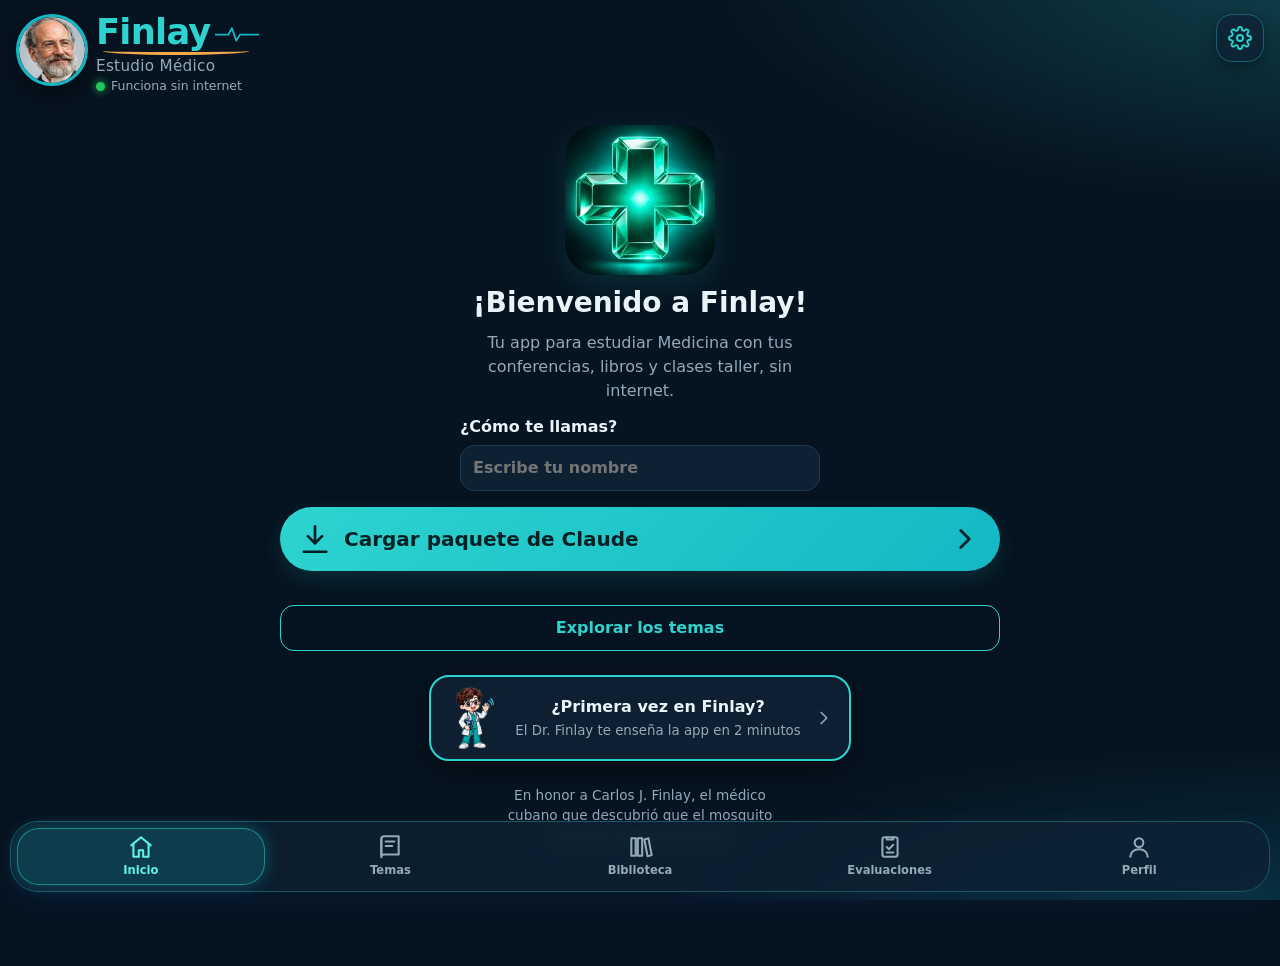
==== commit 33f42084: "Versión 3.9: .ppt y .doc viejos, poses del Dr. Finlay, arranque y progreso nuevos - PowerPoint y Wor" ====
--- a/docs/index.html
+++ b/docs/index.html
@@ -28,7 +28,16 @@
     <button id="atras" class="atras" aria-label="Atrás" hidden></button>
     <h1 id="titulo">Finlay</h1>
   </header>
-  <main id="app"><p class="vacio">Cargando…</p></main>
+  <main id="app"></main>
+  <div id="arranque" class="arranque" aria-label="Abriendo Finlay">
+    <div class="arranque-centro">
+      <img class="arranque-logo" src="iconos/cruz.webp" alt="">
+      <h1 class="arranque-nombre">Finlay</h1>
+      <p class="arranque-lema">Estudio médico</p>
+      <svg class="arranque-ecg" viewBox="0 0 200 40" aria-hidden="true"><path d="M0 20 H70 L80 20 L86 6 L94 34 L102 2 L110 30 L116 20 H200"/></svg>
+      <p class="arranque-texto">Preparando tu estudio…</p>
+    </div>
+  </div>
 
   <nav id="nav" class="nav-inferior" aria-label="Secciones"></nav>
 
@@ -38,7 +47,15 @@
 
   <input id="archivo" type="file" multiple hidden>
   <input id="paquete" type="file" hidden>
-  <div id="progreso" class="progreso" hidden><div><span class="rueda"></span><p></p></div></div>
+  <div id="progreso" class="progreso" role="status" aria-live="polite" hidden>
+    <div class="progreso-caja">
+      <img class="progreso-doctor" src="iconos/doctor/lee.webp" alt="">
+      <h3 class="progreso-titulo">Un momento…</h3>
+      <div class="progreso-barra"><span></span></div>
+      <p class="progreso-pct"></p>
+      <p class="progreso-detalle"></p>
+    </div>
+  </div>
   <div id="visor" class="visor" role="dialog" aria-label="Dónde está la respuesta" hidden>
     <div class="visor-caja">
       <header class="visor-barra">
--- a/docs/estilos.css
+++ b/docs/estilos.css
@@ -206,14 +206,28 @@
 .ayuda li { margin-bottom: 10px; }
 
 .progreso {
-  position: fixed; inset: 0; z-index: 20; background: rgba(0,0,0,.55);
-  display: flex; align-items: center; justify-content: center; padding: 16px;
-}
-.progreso > div {
-  background: var(--tarjeta); border-radius: 14px; padding: 20px; max-width: 360px; width: 100%;
-  text-align: center;
-}
-.progreso p { white-space: pre-line; word-break: break-word; margin: 12px 0 0; }
+  position: fixed; inset: 0; z-index: 40; background: rgba(4, 22, 32, .55); backdrop-filter: blur(3px); -webkit-backdrop-filter: blur(3px);
+  display: flex; align-items: center; justify-content: center; padding: 16px; animation: consejo-fondo .2s ease-out;
+}
+.progreso-caja {
+  position: relative; width: 100%; max-width: 340px; padding: 74px 22px 20px; margin-top: 60px; text-align: center;
+  background: var(--tarjeta); border-radius: 22px; border: 1px solid var(--borde); box-shadow: 0 18px 40px rgba(0, 0, 0, .28);
+}
+.progreso-doctor { position: absolute; left: 50%; top: -70px; width: 120px; height: 140px; object-fit: contain; object-position: bottom;
+  transform: translateX(-50%); filter: drop-shadow(0 6px 10px rgba(0, 0, 0, .25)); animation: progreso-flota 2.6s ease-in-out infinite; }
+@keyframes progreso-flota { 0%, 100% { transform: translateX(-50%) translateY(0); } 50% { transform: translateX(-50%) translateY(-5px); } }
+.progreso-titulo { margin: 0 0 14px; font-size: 1.15rem; color: var(--texto); }
+.progreso-barra { position: relative; height: 10px; border-radius: 999px; background: var(--fondo-2); overflow: hidden; }
+.progreso-barra > span { position: absolute; inset: 0 auto 0 0; width: 3%; border-radius: inherit;
+  background: linear-gradient(90deg, var(--acento), var(--acento-2)); transition: width .35s ease; }
+.progreso-barra > span::after { content: ""; position: absolute; inset: 0; background: linear-gradient(90deg, transparent, rgba(255, 255, 255, .45), transparent);
+  animation: progreso-brillo 1.4s linear infinite; }
+.progreso-barra.indeterminada > span { width: 35% !important; animation: progreso-va 1.3s ease-in-out infinite; }
+@keyframes progreso-va { 0% { left: -35%; } 100% { left: 100%; } }
+@keyframes progreso-brillo { from { transform: translateX(-100%); } to { transform: translateX(100%); } }
+.progreso-pct { margin: 8px 0 0; font-weight: 800; font-size: 1.05rem; color: var(--acento); min-height: 1.3em; }
+.progreso-detalle { margin: 6px 0 0; color: var(--suave); font-size: .88rem; line-height: 1.4; white-space: pre-line; word-break: break-word;
+  display: -webkit-box; -webkit-line-clamp: 3; -webkit-box-orient: vertical; overflow: hidden; }
 .rueda {
   display: inline-block; width: 32px; height: 32px; border-radius: 50%;
   border: 4px solid var(--borde); border-top-color: var(--acento);
@@ -704,7 +718,7 @@
 .act-dia:not(.hoy) .act-barra { opacity: .7; }
 .act-letra { font-size: .74rem; color: var(--suave); text-transform: capitalize; }
 .areas { display: flex; flex-direction: column; gap: 12px; }
-.area { display: grid; grid-template-columns: minmax(0, 1.3fr) 2fr auto; align-items: center; gap: 10px; text-decoration: none; color: var(--texto); font-size: .9rem; }
+.area { display: grid; grid-template-columns: minmax(0, 1.7fr) 1.3fr auto; align-items: center; gap: 10px; text-decoration: none; color: var(--texto); font-size: .9rem; }
 .area-nombre { white-space: nowrap; overflow: hidden; text-overflow: ellipsis; }
 .area-barra { height: 9px; border-radius: 999px; background: var(--fondo-2); overflow: hidden; }
 .area-barra span { display: block; height: 100%; border-radius: 999px; }
@@ -885,3 +899,582 @@
 .btn-grande-mini { border-radius: 999px; background: linear-gradient(90deg, #2ee6dc, #14b8c4); color: #04262a; font-weight: 800; border: 0; padding: 12px 28px; }
 @media (prefers-reduced-motion: reduce) { .celebracion-emoji, .aviso-logro-medalla { animation: none; } }
 .biblio-arriba { flex-wrap: wrap; }
+.modo-examen.examen-al-momento [data-accion=comprobar] { display: inline-flex; }
+
+/* Tarjeta de progreso con pestañas Hoy / Todo el tiempo */
+.pg-cabeza { display: flex; align-items: center; justify-content: space-between; gap: 8px; margin-bottom: 10px; flex-wrap: wrap; }
+.pg-cabeza .pg-titulo { margin: 0; }
+.pg-pestanas { display: inline-flex; padding: 3px; border-radius: 999px; background: var(--fondo-2); gap: 2px; }
+.pg-pestanas button { border: 0; background: none; font: inherit; font-size: .8rem; font-weight: 700; padding: 6px 12px; border-radius: 999px; color: var(--suave); cursor: pointer; }
+.pg-pestanas button.activa { background: linear-gradient(90deg, #2ee6dc, #14b8c4); color: #04262a; }
+.progreso-general .pg-fila { text-decoration: none; color: var(--texto); }
+.pg-nota { margin: 8px 0 0; font-size: .75rem; }
+.pg-pestanas a { text-decoration: none; font-size: .8rem; font-weight: 700; padding: 6px 12px; border-radius: 999px; color: var(--suave); }
+.pg-pestanas a.activa { background: linear-gradient(90deg, #2ee6dc, #14b8c4); color: #04262a; }
+
+/* Actividad: resumen, gráfica, franjas y totales */
+.act-resumen { display: grid; grid-template-columns: 1fr 1fr; gap: 10px; margin-bottom: 10px; }
+.act-dato { gap: 2px; padding: 12px 14px; }
+.act-dato b { font-size: 1.45rem; line-height: 1.15; }
+.act-dato b small { font-size: .8rem; color: var(--suave); font-weight: 600; }
+.act-dato .sub { font-size: .76rem; }
+.act-cambio { font-size: .74rem; font-weight: 700; color: var(--suave); }
+.act-cambio.sube { color: #16a34a; }
+.act-cambio.baja { color: var(--peligro); }
+:root[data-tema="oscuro"] .act-cambio.sube { color: #4ade80; }
+.act-puntos { display: flex; flex-wrap: wrap; gap: 3px; margin-top: 4px; }
+.act-puntos i { width: 8px; height: 8px; border-radius: 3px; background: var(--fondo-2); border: 1px solid var(--borde); }
+.act-puntos i.si { background: #14b8c4; border-color: #14b8c4; box-shadow: 0 0 6px color-mix(in srgb, #14b8c4 50%, transparent); }
+.act-grafica { padding: 12px 10px 10px; }
+.act-leyenda { display: flex; flex-wrap: wrap; gap: 6px 14px; font-size: .76rem; color: var(--suave); padding: 0 4px 6px; }
+.act-leyenda span { display: inline-flex; align-items: center; gap: 5px; }
+.act-leyenda i { width: 11px; height: 11px; border-radius: 3px; display: inline-block; }
+.ley-bien { background: #14b8c4; }
+.ley-mal { background: #f2962e; }
+.ley-min { background: #a855f7; height: 3px !important; border-radius: 2px !important; width: 16px !important; }
+.g-svg { width: 100%; height: auto; display: block; overflow: visible; }
+.g-rejilla { stroke: var(--borde); stroke-width: 1; stroke-dasharray: 3 4; }
+.g-eje { font-size: 9px; fill: var(--suave); }
+.g-eje-min { fill: #a855f7; }
+.g-titulo-eje { font-weight: 700; }
+.g-dia { font-size: 10px; fill: var(--suave); text-transform: capitalize; }
+.g-hoy { fill: var(--acento); font-weight: 800; }
+.g-bien { fill: #14b8c4; }
+.g-mal { fill: #f2962e; opacity: .85; }
+.g-linea { fill: none; stroke: #a855f7; stroke-width: 2.2; stroke-linejoin: round; stroke-linecap: round; }
+.g-punto { fill: var(--tarjeta); stroke: #a855f7; stroke-width: 2; }
+.g-toque { fill: transparent; cursor: pointer; }
+.g-toque.elegido { fill: color-mix(in srgb, var(--acento-2) 14%, transparent); }
+.act-detalle { margin: 8px 4px 0; font-size: .85rem; line-height: 1.4; }
+.act-detalle .sub { display: block; font-size: .75rem; }
+.franjas { gap: 10px; }
+.franja { display: grid; grid-template-columns: 7.5em 1fr auto; align-items: center; gap: 10px; font-size: .88rem; }
+.franja-nombre { display: flex; flex-direction: column; line-height: 1.2; font-weight: 600; }
+.franja-nombre .sub { font-size: .7rem; font-weight: 400; }
+.franja-barra { height: 10px; border-radius: 999px; background: var(--fondo-2); overflow: hidden; }
+.franja-barra span { display: block; height: 100%; border-radius: 999px; background: linear-gradient(90deg, #6366f1, #a855f7); }
+.franja.favorita .franja-barra span { background: linear-gradient(90deg, #2ee6dc, #14b8c4); box-shadow: 0 0 8px color-mix(in srgb, #14b8c4 50%, transparent); }
+.franjas > p { margin: 4px 0 0; }
+.area-nombre { display: flex; flex-direction: column; line-height: 1.25; white-space: normal; }
+.area-nombre .sub { font-size: .72rem; }
+.totales { display: grid; grid-template-columns: repeat(2, 1fr); gap: 10px; }
+.totales .tarjeta { gap: 0; padding: 12px 14px; }
+.totales .tarjeta > span:first-child { font-size: 1.3rem; }
+.totales b { font-size: 1.25rem; }
+.totales .sub { font-size: .76rem; line-height: 1.3; }
+
+/* Tiempo: total de las franjas, aviso de estimación y tarjetas de "Todo el tiempo" */
+.franja-total { display: flex; justify-content: space-between; margin: 2px 0 0; padding-top: 8px; border-top: 1px dashed var(--borde); font-weight: 700; }
+.act-estimado { margin: 6px 4px 0; font-size: .74rem; }
+.act-cambio.primera { color: var(--acento); }
+.ico-detalle { width: 18px; height: 18px; vertical-align: -3px; color: var(--acento); }
+.totales .tarjeta > .ico { width: 24px; height: 24px; color: var(--acento-2); margin-bottom: 4px; }
+.totales .tarjeta > .ico:first-child[class*="ico"] { flex: none; }
+.total-tema .sub { display: -webkit-box; -webkit-line-clamp: 3; -webkit-box-orient: vertical; overflow: hidden; }
+
+/* =========================================================
+   Diseño 2.0: Biblioteca médica y Evaluaciones
+   ========================================================= */
+/* Cabecera de marca: logo, Finlay y tu foto */
+.barra.marca2 { border-bottom: 0; background: transparent; backdrop-filter: none; -webkit-backdrop-filter: none; position: static; padding-top: max(12px, env(safe-area-inset-top)); }
+.marca2-logo { display: flex; align-items: center; gap: 10px; flex: 1; text-decoration: none; color: var(--texto); font: 800 1.7rem/1 system-ui, sans-serif; letter-spacing: -.02em; }
+.marca2-logo img { width: 54px; height: auto; padding-right: 10px; border-right: 2px solid color-mix(in srgb, var(--texto) 25%, transparent); }
+.marca2-foto { position: relative; line-height: 0; flex: none; }
+.marca2-avatar { width: 52px; height: 52px; border-radius: 50%; object-fit: cover; border: 3px solid var(--acento-2);
+  box-shadow: 0 0 0 4px color-mix(in srgb, var(--acento-2) 20%, transparent), 0 0 18px color-mix(in srgb, var(--acento-2) 45%, transparent); font-size: 1.4rem; }
+.marca2-foto i { position: absolute; right: 1px; bottom: 2px; width: 12px; height: 12px; border-radius: 50%; background: #22c55e; border: 2px solid var(--fondo); }
+
+/* Portada grande de cada pantalla */
+.hero { position: relative; margin: 0 -16px 14px; padding: 8px 16px 18px; overflow: hidden; }
+.hero-titulo { margin: 0; font: 800 2.4rem/1.02 system-ui, sans-serif; letter-spacing: -.03em; color: var(--texto); position: relative; z-index: 1; }
+.hero-lema { margin: 8px 0 0; color: var(--suave); font-size: 1rem; position: relative; z-index: 1; }
+.hero-biblio { min-height: 168px; display: flex; align-items: center; }
+.hero-arte { position: absolute; right: -10px; top: -14px; height: calc(100% + 20px); width: 58%; object-fit: cover; object-position: center top;
+  -webkit-mask-image: linear-gradient(90deg, transparent, #000 35%); mask-image: linear-gradient(90deg, transparent, #000 35%); border-radius: 0 0 0 40px; }
+.hero-biblio .hero-texto { max-width: 58%; }
+.hero-eval { padding-top: 14px; }
+.hero-raya { display: block; width: 140px; height: 5px; margin-top: 14px; border-radius: 999px; background: linear-gradient(90deg, var(--acento-2), transparent); }
+.hero-pulso { position: absolute; right: -10px; top: 6px; width: 62%; opacity: .5; }
+.hero-pulso polyline { fill: none; stroke: #5ad7e6; stroke-width: 2.5; stroke-linejoin: round; }
+
+/* Buscador grande con botón de ajustes */
+.buscador-grande { position: relative; align-items: center; padding: 6px 6px 6px 48px; border-radius: 999px; background: var(--tarjeta); border: 1px solid var(--borde); box-shadow: var(--sombra); }
+.buscador-grande input { border: 0; background: transparent; padding: 10px 6px; box-shadow: none; outline: none; }
+.buscador-lupa { position: absolute; left: 16px; top: 50%; transform: translateY(-50%); color: var(--texto); line-height: 0; }
+.buscador-lupa .ico { width: 24px; height: 24px; }
+.buscador-ajustes { flex: none; width: 46px; height: 46px; border-radius: 50%; border: 0; border-left: 1px solid var(--borde); background: transparent; color: var(--texto); display: grid; place-items: center; cursor: pointer; }
+.buscador-ajustes .ico { width: 24px; height: 24px; }
+.buscador-ajustes.activo { color: #04262a; background: linear-gradient(90deg, #2ee6dc, #14b8c4); border-left-color: transparent; }
+.biblio-ajustes { display: grid; grid-template-columns: minmax(0, 1fr) minmax(0, 1fr); gap: 10px; margin: -4px 0 12px; padding: 12px; border-radius: 16px; background: var(--tarjeta); border: 1px solid var(--borde); }
+.biblio-ajustes label { display: flex; flex-direction: column; gap: 4px; font-size: .8rem; color: var(--suave); font-weight: 600; }
+.filtro-activo { margin: -4px 0 10px; font-size: .85rem; color: var(--suave); display: flex; align-items: center; gap: 6px; flex-wrap: wrap; }
+.filtro-activo .ico { width: 16px; height: 16px; }
+.filtros-iconos .chip-filtro { display: inline-flex; align-items: center; gap: 8px; padding: 10px 16px; }
+.filtros-iconos .chip-filtro .ico { width: 20px; height: 20px; }
+.filtros-iconos .chip-filtro.activo { box-shadow: 0 0 0 2px color-mix(in srgb, #2ee6dc 45%, transparent), 0 6px 20px color-mix(in srgb, #14b8c4 45%, transparent); }
+
+/* Tarjetas de la biblioteca: imagen arriba, cuerpo azul profundo */
+.biblio2 { display: grid; grid-template-columns: repeat(2, 1fr); gap: 12px; }
+@media (min-width: 600px) { .biblio2 { grid-template-columns: repeat(3, 1fr); } }
+.bcard { display: flex; flex-direction: column; text-decoration: none; color: #eef6ff; border-radius: 20px; overflow: hidden; min-width: 0;
+  background: linear-gradient(170deg, #1f4377, #112a52 70%); border: 1px solid rgba(120, 190, 255, .35);
+  box-shadow: 0 10px 26px rgba(20, 60, 130, .28), inset 0 1px 0 rgba(255,255,255,.12); }
+.bcard-img { position: relative; display: block; aspect-ratio: 16 / 10; background: #0a1730; }
+.bcard-img img { width: 100%; height: 100%; object-fit: cover; display: block; }
+.bcard-img::after { content: ""; position: absolute; inset: auto 0 0; height: 45%; background: linear-gradient(transparent, #1f4377); }
+.bcard-sinimg { display: grid; place-items: center; height: 100%; color: #7fe7e3; }
+.bcard-sinimg .ico { width: 42px; height: 42px; }
+.bcard-tipo { position: absolute; left: 8px; bottom: 6px; z-index: 1; display: inline-flex; align-items: center; gap: 5px; padding: 4px 10px; border-radius: 999px;
+  font-size: .74rem; font-weight: 800; color: #04262a; background: linear-gradient(90deg, #6ff3ea, #2ee6dc); box-shadow: 0 2px 10px rgba(46, 230, 220, .45); }
+.tipo-conferencia .bcard-tipo { background: linear-gradient(90deg, #e3dcff, #c9bcff); color: #251a5c; box-shadow: 0 2px 10px rgba(160, 140, 255, .45); }
+.tipo-libro .bcard-tipo { background: linear-gradient(90deg, #ffe7b5, #ffd27a); color: #4a3200; }
+.bcard-tipo .ico { width: 14px; height: 14px; }
+.bcard-fav { position: absolute; top: 8px; right: 8px; z-index: 1; width: 28px; height: 28px; border-radius: 50%; display: grid; place-items: center; background: rgba(0,0,0,.45); color: #ff5c8a; }
+.bcard-fav .ico { width: 16px; height: 16px; fill: currentColor; }
+.bcard-cuerpo { position: relative; display: flex; flex-direction: column; gap: 8px; padding: 6px 12px 12px; flex: 1; }
+.bcard-flecha { position: absolute; right: 8px; top: -18px; z-index: 2; width: 32px; height: 32px; border-radius: 50%; display: grid; place-items: center;
+  background: rgba(10, 30, 60, .7); border: 1px solid rgba(255,255,255,.35); color: #fff; }
+.bcard-flecha .ico { width: 18px; height: 18px; }
+.bcard-titulo { font-size: 1.02rem; line-height: 1.22; padding-right: 22px; display: -webkit-box; -webkit-line-clamp: 4; -webkit-box-orient: vertical; overflow: hidden; }
+.bcard-asig { display: flex; align-items: center; gap: 6px; font-size: .8rem; color: #b9d4f5; padding-top: 8px; border-top: 1px solid rgba(255,255,255,.14); margin-top: auto; min-width: 0; }
+.bcard-asig span { white-space: nowrap; overflow: hidden; text-overflow: ellipsis; }
+.bcard-asig .ico { width: 18px; height: 18px; color: #7fe7e3; flex: none; }
+.bcard-datos { display: flex; flex-wrap: wrap; gap: 4px 12px; font-size: .75rem; color: #dbe9ff; }
+.bcard-datos span { display: inline-flex; align-items: center; gap: 4px; }
+.bcard-datos .ico { width: 15px; height: 15px; color: #9fd8ff; }
+
+/* Banner "Tu progreso académico" */
+.banner-progreso { position: relative; display: flex; align-items: center; margin: 18px 0 6px; min-height: 120px; padding: 16px; border-radius: 22px; overflow: hidden; text-decoration: none; color: #fff;
+  background: linear-gradient(110deg, #071a3a 30%, #0c3270); border: 1px solid rgba(90, 215, 230, .45); box-shadow: 0 10px 30px rgba(10, 40, 100, .35); }
+.banner-progreso img { position: absolute; right: -10px; top: 0; height: 100%; width: 58%; object-fit: cover; -webkit-mask-image: linear-gradient(90deg, transparent, #000 45%); mask-image: linear-gradient(90deg, transparent, #000 45%); }
+.banner-texto { position: relative; z-index: 1; display: flex; flex-direction: column; gap: 4px; max-width: 70%; }
+.banner-texto b { display: flex; align-items: center; gap: 8px; font-size: 1.08rem; }
+.banner-texto b .ico { width: 26px; height: 26px; color: #5ef2ea; }
+.banner-texto > span:not(.banner-boton) { font-size: .8rem; color: #b9d4f5; }
+.banner-boton { align-self: flex-start; display: inline-flex; align-items: center; gap: 6px; margin-top: 8px; padding: 7px 16px; border-radius: 999px; font-size: .82rem; font-weight: 800;
+  color: #04262a; background: linear-gradient(90deg, #6ff3ea, #2ee6dc); box-shadow: 0 4px 14px rgba(46, 230, 220, .45); }
+.banner-boton .ico { width: 16px; height: 16px; }
+
+/* Evaluaciones: tarjetas con ícono 3D y borde de color */
+.eval-tarjeta, .nota-tarjeta { display: flex; align-items: center; gap: 14px; padding: 14px 14px 14px 12px; margin-bottom: 14px; border-radius: 22px; text-decoration: none; color: var(--texto);
+  background: var(--tarjeta); border: 1px solid var(--borde); border-left: 4px solid var(--c, var(--acento-2)); box-shadow: var(--sombra); }
+.eval-ico { width: 78px; height: 78px; object-fit: contain; flex: none; padding-right: 14px; border-right: 1px solid var(--borde); box-sizing: content-box; }
+.eval-texto { flex: 1; display: flex; flex-direction: column; gap: 4px; min-width: 0; }
+.eval-texto > b { font-size: 1.15rem; line-height: 1.2; display: flex; align-items: center; gap: 8px; }
+.eval-texto > span { color: var(--suave); font-size: .9rem; }
+.pildora-enlace { display: inline-flex; align-items: center; gap: 2px; padding: 6px 14px; border-radius: 999px; font-weight: 700; font-size: .85rem; text-decoration: none; color: var(--acento);
+  background: color-mix(in srgb, var(--acento-2) 16%, var(--tarjeta)); }
+.pildora-enlace .ico { width: 16px; height: 16px; }
+.nota-tarjeta { --c: #94a3b8; }
+.nota-tarjeta.n2 { --c: #e11d48; background: linear-gradient(110deg, var(--tarjeta) 55%, color-mix(in srgb, #e11d48 10%, var(--tarjeta))); }
+.nota-tarjeta.n3 { --c: #f2962e; background: linear-gradient(110deg, var(--tarjeta) 55%, color-mix(in srgb, #f2962e 10%, var(--tarjeta))); }
+.nota-tarjeta.n4 { --c: #2f7ff0; background: linear-gradient(110deg, var(--tarjeta) 55%, color-mix(in srgb, #2f7ff0 10%, var(--tarjeta))); }
+.nota-tarjeta.n5 { --c: #16a34a; background: linear-gradient(110deg, var(--tarjeta) 55%, color-mix(in srgb, #16a34a 10%, var(--tarjeta))); }
+.nota-insignia { flex: none; display: inline-grid; place-items: center; width: 30px; height: 30px; border-radius: 8px; color: #fff; font-weight: 800; background: var(--c); }
+.nota-tarjeta .nota-insignia { background: var(--c); }
+.nota-meta { display: flex; flex-wrap: wrap; gap: 4px 0; font-size: .82rem; color: var(--suave); }
+.nota-meta span { display: inline-flex; align-items: center; gap: 4px; padding: 0 8px; border-left: 1px solid var(--borde); }
+.nota-meta span:first-child { padding-left: 0; border-left: 0; }
+.nota-meta .ico { width: 16px; height: 16px; }
+@media (max-width: 360px) { .eval-ico { width: 60px; height: 60px; padding-right: 10px; } .hero-titulo { font-size: 2rem; } }
+
+/* =========================================================
+   Diseño 2.1: Inicio, Temas y Perfil (cristal y brillo)
+   ========================================================= */
+.barra-oculta { display: none !important; }
+.boton-cristal, .boton-redondo { width: 48px; height: 48px; border-radius: 16px; display: grid; place-items: center; flex: none; cursor: pointer; text-decoration: none;
+  color: var(--texto); background: color-mix(in srgb, var(--tarjeta) 75%, transparent); border: 1px solid color-mix(in srgb, var(--acento-2) 30%, var(--borde));
+  box-shadow: 0 6px 18px color-mix(in srgb, var(--acento-2) 22%, transparent), inset 0 1px 0 rgba(255,255,255,.6); backdrop-filter: blur(6px); -webkit-backdrop-filter: blur(6px); }
+.boton-redondo { border-radius: 50%; }
+.boton-cristal .ico, .boton-redondo .ico { width: 24px; height: 24px; }
+.barra.marca .boton-cristal { color: var(--acento); }
+.caja-cristal { padding: 10px 12px; border-radius: 20px; background: color-mix(in srgb, var(--tarjeta) 70%, transparent);
+  border: 1px solid color-mix(in srgb, var(--acento-2) 25%, var(--borde)); box-shadow: 0 8px 22px color-mix(in srgb, var(--acento-2) 18%, transparent), inset 0 1px 0 rgba(255,255,255,.6); }
+.marca-agua { position: absolute; font-size: 110px; line-height: 1; color: var(--acento-2); opacity: .1; pointer-events: none; z-index: 0; }
+.saludo2 { position: relative; }
+.saludo2 .marca-agua { right: 6px; top: -78px; }
+.saludo2 > *:not(.marca-agua) { position: relative; z-index: 1; }
+.marca-pulso { width: 44px; height: 20px; margin-left: 4px; vertical-align: middle; }
+.marca-pulso polyline { fill: none; stroke: var(--acento-2); stroke-width: 2.4; stroke-linejoin: round; }
+
+/* Tarjeta de progreso con tres pestañas e íconos */
+.pg2 { padding: 12px 14px 14px; border-radius: 26px; }
+.pg-pestanas3 { display: grid; grid-template-columns: 1.15fr .8fr 1.25fr; gap: 6px; margin-bottom: 12px; }
+.pg-tab { display: flex; align-items: center; justify-content: center; gap: 6px; padding: 10px 8px; border-radius: 999px; border: 0; font: inherit; font-size: .84rem; font-weight: 700;
+  color: var(--texto); background: color-mix(in srgb, var(--fondo-2) 80%, var(--tarjeta)); text-decoration: none; cursor: pointer; white-space: nowrap; }
+.pg-tab .ico { width: 18px; height: 18px; flex: none; }
+.pg-tab.activa { color: #fff; background: linear-gradient(135deg, #0f8f99, #0b6a74); box-shadow: 0 6px 16px color-mix(in srgb, #0f8f99 45%, transparent); }
+.pg-tab-titulo { background: transparent; }
+.pg2 .pg-fila { gap: 14px; }
+.pg2 .anillo-pct { width: 136px; height: 136px; filter: drop-shadow(0 6px 14px color-mix(in srgb, var(--acento-2) 22%, transparent)); }
+.anillo-ico2 { width: 22px; height: 22px; color: var(--acento-2); margin-top: 2px; }
+.pg-datos2 { padding-left: 14px; border-left: 2px solid color-mix(in srgb, var(--acento-2) 35%, transparent); gap: 12px; }
+.pg-datos2 > span { grid-template-columns: 40px 1fr; column-gap: 10px; }
+.pg-datos2 > span > i { grid-row: span 2; width: 40px; height: 40px; border-radius: 50%; display: grid; place-items: center; font-style: normal; font-size: 1.2rem; }
+.pg-datos2 > span > i .ico { width: 22px; height: 22px; }
+.pg-datos2 > span > b, .pg-datos2 > span > span { grid-column: 2; }
+.dato-azul > i { background: color-mix(in srgb, #2f7ff0 16%, var(--tarjeta)); color: #2f7ff0; }
+.dato-verde > i { background: color-mix(in srgb, #22c55e 18%, var(--tarjeta)); color: #16a34a; }
+.dato-naranja > i { background: color-mix(in srgb, #f2962e 18%, var(--tarjeta)); }
+.dato-morado > i { background: color-mix(in srgb, #9b4fe0 16%, var(--tarjeta)); color: #9b4fe0; }
+.pg2 .pg-nota { display: flex; align-items: center; justify-content: center; gap: 8px; margin: 12px 0 0; padding: 9px 12px; border-radius: 14px; font-size: .82rem; color: var(--texto);
+  background: color-mix(in srgb, var(--fondo-2) 80%, var(--tarjeta)); }
+.pg2 .pg-nota .ico { width: 20px; height: 20px; color: #2f7ff0; flex: none; }
+
+/* Botón Continuar estudiando (verde azulado profundo con brillo) */
+.btn-continuar { display: flex; align-items: center; gap: 14px; margin: 6px 0; padding: 14px 14px 14px 20px; border-radius: 999px; text-decoration: none; color: #fff;
+  background: linear-gradient(120deg, #0b7f8a, #0e5f7a 55%, #0a4f6f); border: 2px solid color-mix(in srgb, #2ee6dc 55%, transparent);
+  box-shadow: 0 10px 28px color-mix(in srgb, #0b7f8a 45%, transparent), 0 0 0 5px color-mix(in srgb, #2ee6dc 12%, transparent), inset 0 1px 0 rgba(255,255,255,.25); }
+.btn-continuar-play .ico { width: 34px; height: 34px; fill: #fff; stroke: #fff; }
+.btn-continuar-texto { flex: 1; min-width: 0; display: flex; flex-direction: column; }
+.btn-continuar-texto b { font-size: 1.2rem; line-height: 1.2; }
+.btn-continuar-texto small { font-size: .82rem; opacity: .9; white-space: nowrap; overflow: hidden; text-overflow: ellipsis; }
+.btn-continuar-flecha { width: 44px; height: 44px; border-radius: 50%; display: grid; place-items: center; flex: none; background: rgba(255,255,255,.14); border: 1px solid rgba(255,255,255,.35); }
+.btn-continuar-flecha .ico { width: 22px; height: 22px; }
+.ico-titulo { width: 22px; height: 22px; color: var(--acento-2); margin-right: 6px; vertical-align: -4px; stroke-width: 3; }
+.plan-tarjeta .miniatura-dibujo, .plan-trofeo { width: 72px; height: 60px; object-fit: cover; border-radius: 16px; }
+.plan-trofeo { object-fit: contain; background: transparent; box-shadow: none; }
+
+/* Temas: portada con el libro, tarjetas grandes con imagen */
+.hero-temas { position: relative; display: flex; align-items: center; gap: 12px; margin: 0 -4px 14px; padding-top: max(10px, env(safe-area-inset-top)); }
+.hero-temas-libro { width: 104px; height: auto; flex: none; filter: drop-shadow(0 8px 16px color-mix(in srgb, var(--acento-2) 35%, transparent)); }
+.hero-temas-texto { flex: 1; min-width: 0; }
+.hero-temas .hero-titulo { font-size: 2.3rem; }
+.hero-raya.corta { width: 64px; height: 4px; margin: 4px 0 6px; }
+.hero-temas .hero-lema { margin: 0; font-size: .95rem; }
+.hero-botones { display: flex; gap: 8px; align-self: flex-start; margin-top: 8px; }
+.tema-tarjeta { display: flex; align-items: center; gap: 14px; margin-bottom: 14px; padding: 8px 12px 8px 8px; border-radius: 24px; text-decoration: none; color: var(--texto);
+  background: var(--tarjeta); border: 1px solid color-mix(in srgb, var(--acento-2) 22%, var(--borde));
+  box-shadow: 0 10px 26px color-mix(in srgb, #2f7ff0 14%, transparent), inset 0 1px 0 rgba(255,255,255,.6); }
+.tema-img { width: 116px; height: 116px; flex: none; border-radius: 20px; overflow: hidden; display: grid; place-items: center; background: #0a1730; color: #7fe7e3;
+  box-shadow: 0 6px 18px color-mix(in srgb, #2f7ff0 35%, transparent), 0 0 0 2px color-mix(in srgb, #5ad7e6 40%, transparent); }
+.tema-img img { width: 100%; height: 100%; object-fit: cover; }
+.tema-img .ico { width: 40px; height: 40px; }
+.tema-cuerpo { flex: 1; min-width: 0; display: flex; flex-direction: column; gap: 6px; }
+.tema-nombre { font-size: 1.12rem; line-height: 1.2; position: relative; padding-left: 12px; }
+.tema-nombre::before { content: ""; position: absolute; left: 0; top: 2px; bottom: 2px; width: 4px; border-radius: 4px; background: linear-gradient(180deg, #2ee6dc, #2f7ff0); }
+.tema-desc { font-size: .88rem; color: var(--suave); line-height: 1.3; }
+.tema-cuenta { display: flex; align-items: center; gap: 6px; font-size: .8rem; font-weight: 700; color: var(--texto); flex-wrap: wrap; }
+.tema-cuenta .ico { width: 18px; height: 18px; color: var(--acento-2); }
+.tema-cuenta i { font-style: normal; color: var(--suave); }
+.tema-tarjeta .flecha-circulo { width: 42px; height: 42px; box-shadow: 0 4px 12px color-mix(in srgb, #2f7ff0 25%, transparent); }
+@media (max-width: 380px) { .tema-img { width: 92px; height: 92px; } .hero-temas-libro { width: 80px; } }
+
+/* Perfil: avatar con pulso, nivel brillante, tarjetas oscuras y menú de cristal */
+.perfil-titulo { display: flex; align-items: center; justify-content: space-between; padding-top: max(10px, env(safe-area-inset-top)); }
+.perfil-titulo h1 { margin: 0; font-size: 1.6rem; padding-left: 12px; position: relative; }
+.perfil-titulo h1::before { content: ""; position: absolute; left: 0; top: .15em; bottom: .15em; width: 5px; border-radius: 4px; background: linear-gradient(180deg, #2ee6dc, #2f7ff0); }
+.perfil-agua { right: 10px; top: 70px; font-size: 140px; }
+.avatar-grande { width: 150px; height: 150px; border: 4px solid #2f9bff;
+  box-shadow: 0 0 0 8px color-mix(in srgb, #2f9bff 16%, transparent), 0 0 40px color-mix(in srgb, #2f9bff 55%, transparent); }
+.avatar-inicial { font-size: 4rem; background: radial-gradient(circle at 40% 30%, #1f63d6, #0a2a6b 75%); }
+.avatar-pulso { position: absolute; left: 12%; width: 76%; top: 50%; transform: translateY(-50%); pointer-events: none; opacity: .55; }
+.avatar-pulso polyline { fill: none; stroke: #5ef2ea; stroke-width: 2.5; stroke-linejoin: round; }
+.avatar-lapiz { width: 44px; height: 44px; right: 0; bottom: 6px; }
+.perfil-nombre { font-size: 2.1rem; }
+.perfil-pildora { display: inline-flex; align-items: center; gap: 8px; padding: 6px 16px 6px 8px; border-radius: 999px; font-weight: 600;
+  background: color-mix(in srgb, var(--tarjeta) 80%, transparent); border: 1px solid var(--borde); box-shadow: var(--sombra); }
+.perfil-pildora img { width: 32px; height: 32px; object-fit: cover; border-radius: 50%; }
+.perfil-nivel2 { display: grid; grid-template-columns: 1fr auto; align-items: center; gap: 10px; width: 100%; margin-top: 14px; }
+.nivel-barra.brillo { height: 22px; margin: 0; padding: 3px; background: color-mix(in srgb, var(--fondo-2) 80%, var(--tarjeta)); box-shadow: inset 0 1px 3px rgba(0,0,0,.12); }
+.nivel-barra.brillo > span { background: linear-gradient(90deg, #2ee6dc, #2f7ff0, #1d4ed8); box-shadow: 0 0 14px rgba(46, 230, 220, .7); min-width: 16px; }
+.perfil-faltan { padding: 6px 12px; border-radius: 999px; font-size: .8rem; font-weight: 600; background: color-mix(in srgb, var(--tarjeta) 85%, transparent); border: 1px solid var(--borde); white-space: nowrap; }
+.perfil-cifras2 { display: grid; grid-template-columns: 1fr 1fr; gap: 12px; margin: 18px 0 16px; }
+.cristal-oscuro { position: relative; display: flex; align-items: center; gap: 10px; min-height: 120px; padding: 12px; border-radius: 22px; text-decoration: none; color: #fff;
+  background: linear-gradient(150deg, #123a6e, #0a1f44 70%); border: 2px solid color-mix(in srgb, #2ee6dc 45%, transparent);
+  box-shadow: 0 12px 28px rgba(10, 40, 100, .35), inset 0 1px 0 rgba(255,255,255,.18); }
+.cristal-oscuro img { width: 64px; height: 64px; object-fit: cover; border-radius: 14px; flex: none; padding-right: 10px; border-right: 1px solid rgba(255,255,255,.2); box-sizing: content-box; background: transparent; }
+.cristal-oscuro > span { display: flex; flex-direction: column; min-width: 0; }
+.cristal-oscuro b { font-size: 1.25rem; }
+.cristal-oscuro b.grande2 { font-size: 2.1rem; line-height: 1; }
+.cristal-oscuro > span > span { font-size: .85rem; color: #cfe3ff; line-height: 1.2; }
+.cristal-oscuro > i { position: absolute; top: 8px; right: 8px; width: 26px; height: 26px; border-radius: 50%; display: grid; place-items: center; background: rgba(255,255,255,.12); transform: rotate(-90deg); }
+.cristal-oscuro > i .ico { width: 14px; height: 14px; }
+.menu-cristal { display: flex; flex-direction: column; gap: 10px; }
+.fila-cristal { display: flex; align-items: center; gap: 16px; padding: 14px 16px; border-radius: 20px; text-decoration: none; color: #fff; font-size: 1.08rem; font-weight: 600;
+  background: linear-gradient(100deg, #173e78, #2a5aa0 60%, #6f8fc8); border: 1px solid rgba(160, 210, 255, .45);
+  box-shadow: 0 8px 22px rgba(20, 60, 130, .25), inset 0 1px 0 rgba(255,255,255,.25); }
+.fila-cristal > span:not(.fila-cristal-ico):not(.globo) { flex: 1; }
+.fila-cristal-ico .ico { width: 34px; height: 34px; color: #5ef2ea; filter: drop-shadow(0 0 6px rgba(94, 242, 234, .7)); stroke-width: 2.2; }
+.fila-cristal .flecha-der { color: #fff; width: 22px; height: 22px; }
+.fila-cristal .globo { flex: none; min-width: 22px; height: 22px; padding: 0 6px; border-radius: 999px; background: #ef4444; color: #fff; font-size: .75rem; display: grid; place-items: center; }
+
+/* Barra de abajo flotante, redondeada y de cristal */
+.nav-inferior { left: 10px; right: 10px; bottom: max(8px, env(safe-area-inset-bottom)); border-radius: 28px; padding: 6px;
+  background: color-mix(in srgb, var(--tarjeta) 82%, transparent); border: 1px solid color-mix(in srgb, var(--acento-2) 22%, var(--borde));
+  box-shadow: 0 10px 30px rgba(20, 60, 120, .18); backdrop-filter: blur(12px); -webkit-backdrop-filter: blur(12px); }
+.nav-inferior a.activa { border-radius: 22px; background: color-mix(in srgb, #2ee6dc 22%, var(--tarjeta)); box-shadow: 0 0 0 1px color-mix(in srgb, #2ee6dc 45%, transparent), 0 6px 18px color-mix(in srgb, #2ee6dc 35%, transparent); }
+main { padding-bottom: calc(110px + env(safe-area-inset-bottom)); }
+:root[data-tema="oscuro"] .boton-cristal, :root[data-tema="oscuro"] .boton-redondo, :root[data-tema="oscuro"] .caja-cristal { box-shadow: 0 6px 18px rgba(0,0,0,.35); }
+.perfil-avatar .avatar-inicial { background:
+  url("data:image/svg+xml,%3Csvg xmlns='http://www.w3.org/2000/svg' viewBox='0 0 100 40'%3E%3Cpolyline points='0,22 30,22 36,22 42,6 50,36 56,22 100,22' fill='none' stroke='%235ef2ea' stroke-width='2.5' stroke-linejoin='round' opacity='.55'/%3E%3C/svg%3E") center / 80% no-repeat,
+  radial-gradient(circle at 40% 30%, #1f63d6, #0a2a6b 75%); }
+
+/* =========================================================
+   Versión 2.2: organizar materiales, tarjetas, notas, reportes, retos, atlas y casos
+   ========================================================= */
+.btn-anadir { display: flex; align-items: center; gap: 12px; width: 100%; margin: 0 0 14px; padding: 12px 16px; border-radius: 18px; cursor: pointer; font: inherit; text-align: left;
+  color: var(--texto); background: color-mix(in srgb, var(--acento-2) 10%, var(--tarjeta)); border: 2px dashed color-mix(in srgb, var(--acento-2) 55%, transparent); }
+.btn-anadir > .ico { width: 30px; height: 30px; color: var(--acento-2); flex: none; }
+.btn-anadir span { display: flex; flex-direction: column; }
+.btn-anadir small { color: var(--suave); font-size: .8rem; }
+.hoja-organizar { position: fixed; inset: 0; z-index: 50; background: rgba(2, 10, 20, .6); display: flex; align-items: flex-end; justify-content: center; }
+.hoja-caja { width: min(640px, 100%); max-height: 88vh; overflow: auto; padding: 18px 16px calc(16px + env(safe-area-inset-bottom)); border-radius: 24px 24px 0 0; background: var(--fondo); box-shadow: 0 -10px 30px rgba(0,0,0,.3); }
+.hoja-caja h2 { display: flex; align-items: center; gap: 8px; margin: 0 0 4px; color: var(--texto); padding: 0; }
+.hoja-caja h2::before { display: none; }
+.hoja-caja h2 .ico { color: var(--acento-2); }
+.org-fila { display: grid; gap: 6px; margin: 12px 0; padding: 12px; border-radius: 16px; background: var(--tarjeta); border: 1px solid var(--borde); border-left: 4px solid #22c55e; }
+.org-fila.duda { border-left-color: var(--naranja); }
+.org-fila.con-error { border-left-color: var(--peligro); opacity: .8; }
+.org-nombre { font-size: .95rem; overflow-wrap: anywhere; }
+.org-estado { font-size: .78rem; font-weight: 700; color: #16a34a; }
+.org-fila.duda .org-estado { color: var(--naranja); }
+.org-fila.con-error .org-estado { color: var(--peligro); }
+.org-fila label { display: grid; gap: 2px; font-size: .76rem; color: var(--suave); font-weight: 600; }
+.hoja-botones { display: grid; grid-template-columns: 1fr 2fr; gap: 10px; position: sticky; bottom: 0; padding-top: 8px; background: var(--fondo); }
+
+/* Tarjetas de memoria */
+.flash-estado { display: flex; flex-wrap: wrap; gap: 6px 14px; justify-content: space-between; font-size: .82rem; color: var(--suave); margin: 0 0 12px; }
+.flash-estado b { color: var(--texto); font-size: 1.1rem; }
+.flash-progreso { display: flex; align-items: center; gap: 10px; font-weight: 700; font-size: .85rem; margin-bottom: 10px; }
+.flash-progreso .barra-progreso { flex: 1; margin: 0; }
+.flash-carta { position: relative; display: block; width: 100%; min-height: 260px; padding: 0; border: 0; background: none; cursor: pointer; perspective: 1200px; font: inherit; color: inherit; }
+.flash-cara { position: absolute; inset: 0; display: flex; flex-direction: column; align-items: center; justify-content: center; gap: 12px; padding: 22px 18px; text-align: center;
+  border-radius: 24px; backface-visibility: hidden; -webkit-backface-visibility: hidden; transition: transform .45s ease; box-shadow: 0 12px 30px rgba(20, 60, 130, .22); }
+.flash-frente { background: linear-gradient(150deg, #123a6e, #0a1f44); color: #fff; border: 2px solid color-mix(in srgb, #2ee6dc 45%, transparent); }
+.flash-dorso { background: var(--tarjeta); color: var(--texto); border: 2px solid color-mix(in srgb, #22c55e 45%, transparent); transform: rotateY(180deg); }
+.flash-carta.girada .flash-frente { transform: rotateY(-180deg); }
+.flash-carta.girada .flash-dorso { transform: rotateY(0); }
+.flash-texto { font-size: 1.15rem; line-height: 1.4; font-weight: 600; }
+.flash-tipo { font-size: .72rem; font-weight: 800; letter-spacing: .06em; text-transform: uppercase; color: #5ef2ea; }
+.flash-dorso .flash-tipo { color: #16a34a; }
+.flash-frente .sub { color: #b9d4f5; }
+.flash-botones { display: grid; grid-template-columns: repeat(4, 1fr); gap: 8px; margin-top: 14px; }
+.flash-nota { display: flex; flex-direction: column; align-items: center; gap: 2px; padding: 10px 4px; border-radius: 16px; border: 0; font: inherit; cursor: pointer; color: #fff; }
+.flash-nota span { font-size: .72rem; opacity: .9; }
+.flash-nota.rojo { background: #e11d48; } .flash-nota.naranja { background: #f2962e; } .flash-nota.verde { background: #16a34a; } .flash-nota.azul { background: #2f7ff0; }
+.flash-ver { margin-top: 10px; }
+
+/* Notas en las diapositivas */
+.diapo-botones { display: flex; align-items: center; gap: 2px; }
+.marca-diapo { font-size: 1.15rem; color: var(--suave); }
+.marca-diapo.activa { color: #f5b301; }
+.diapo-nota { margin: 0; padding: 8px 12px; font-size: .88rem; background: color-mix(in srgb, #facc15 16%, var(--tarjeta)); border-top: 1px solid var(--borde); white-space: pre-wrap; }
+.nota-editor { display: grid; gap: 6px; padding: 8px; border-top: 1px solid var(--borde); background: var(--tarjeta); }
+.nota-editor textarea, .reporte-form textarea { width: 100%; font: inherit; padding: 8px 10px; border-radius: 10px; border: 1px solid var(--borde); background: var(--fondo); color: var(--texto); resize: vertical; }
+.nota-editor > div { display: flex; justify-content: flex-end; gap: 6px; }
+.nota-item { gap: 4px; margin-bottom: 10px; text-decoration: none; }
+.nota-item-cab { display: flex; align-items: center; gap: 8px; }
+.nota-item-cab .sub { margin-left: auto; }
+.estrella { color: #f5b301; font-size: 1.1rem; }
+.nota-item-texto { font-size: .9rem; white-space: pre-wrap; color: var(--texto); }
+
+/* Reportes, casos clínicos y explicación por opción */
+.reporte-form { display: grid; gap: 6px; margin-top: 8px; }
+.caso-clinico { margin: 4px 0 10px; padding: 12px 14px; border-radius: 14px; background: color-mix(in srgb, #2f7ff0 9%, var(--tarjeta)); border-left: 4px solid #2f7ff0; }
+.caso-clinico p { margin: 4px 0 0; }
+.porque { list-style: none; padding: 0; margin: 8px 0; display: grid; gap: 6px; }
+.porque li { padding: 6px 10px; border-radius: 10px; font-size: .88rem; }
+.porque li.si { background: color-mix(in srgb, #22c55e 12%, var(--tarjeta)); }
+.porque li.no { background: color-mix(in srgb, var(--peligro) 8%, var(--tarjeta)); }
+
+/* Reto con un compañero */
+.reto { margin-top: 16px; }
+.reto .btn { margin: 8px 0; }
+.fila-reto { display: flex; gap: 8px; }
+.fila-reto input { flex: 1; text-transform: uppercase; }
+.reto-resultado { margin-top: 12px; padding: 12px; border-radius: 14px; background: color-mix(in srgb, #f2962e 12%, var(--tarjeta)); }
+.eval-emoji { display: grid; place-items: center; font-size: 2.6rem; width: 78px; height: 78px; }
+
+/* Atlas */
+.atlas { display: grid; grid-template-columns: repeat(2, 1fr); gap: 10px; }
+.atlas-item { margin: 0; border-radius: 16px; overflow: hidden; background: var(--tarjeta); border: 1px solid var(--borde); box-shadow: var(--sombra); }
+.atlas-item img { width: 100%; aspect-ratio: 1; object-fit: cover; display: block; background: #fff; cursor: zoom-in; }
+.atlas-item figcaption { display: flex; flex-direction: column; gap: 2px; padding: 8px 10px; font-size: .78rem; }
+.atlas-item figcaption span { color: var(--suave); }
+.libros-texto { margin-top: 14px; padding: 14px; border-radius: 18px; background: var(--tarjeta); border: 1px solid var(--borde); box-shadow: var(--sombra); }
+.libros-texto .grande { display: flex; align-items: center; gap: 8px; margin: 0 0 8px; }
+.libros-texto .grande .ico { color: var(--acento-2); }
+.libro-texto { display: flex; flex-direction: column; padding: 8px 0; border-bottom: 1px solid var(--borde); }
+.libro-texto:last-of-type { border-bottom: 0; }
+
+/* Resultados del buscador agrupados por año y asignatura */
+.res-resumen { margin: 4px 0 10px; font-size: .9rem; color: var(--suave); }
+.res-resumen b { color: var(--texto); }
+.res-anio-titulo { font-size: 1.15rem; margin: 18px 0 8px; }
+.res-asig { margin-bottom: 14px; padding: 10px; border-radius: 20px; background: color-mix(in srgb, var(--acento-2) 6%, var(--tarjeta)); border: 1px solid var(--borde); }
+.res-asig-cab { display: flex; align-items: center; gap: 10px; margin-bottom: 8px; }
+.res-asig-cab .miniatura { width: 46px; height: 46px; border-radius: 12px; }
+.res-asig-cab > span { display: flex; flex-direction: column; }
+.res-doc { margin-top: 8px; border-radius: 14px; background: var(--tarjeta); border: 1px solid var(--borde); overflow: hidden; }
+.res-doc summary { display: flex; align-items: center; gap: 8px; padding: 10px 12px; cursor: pointer; list-style: none; font-weight: 700; font-size: .92rem; }
+.res-doc summary::-webkit-details-marker { display: none; }
+.res-doc-nombre { flex: 1; min-width: 0; }
+.res-veces { flex: none; padding: 2px 9px; border-radius: 999px; font-size: .74rem; color: #04262a; background: linear-gradient(90deg, #6ff3ea, #2ee6dc); }
+.res-pagina { padding: 8px 12px 10px; border-top: 1px solid var(--borde); }
+.res-pag-num { display: inline-block; font-size: .78rem; font-weight: 800; color: var(--acento); text-decoration: none; margin-bottom: 2px; }
+.res-pagina .extracto { margin: 2px 0 6px; font-size: .9rem; }
+.res-mas { display: block; padding: 8px 12px 10px; font-size: .82rem; font-weight: 700; border-top: 1px solid var(--borde); }
+.filtros .chip-filtro small { opacity: .7; margin-left: 2px; }
+button.chip-filtro { font: inherit; font-weight: 600; font-size: .9rem; cursor: pointer; }
+
+/* =========================================================
+   Clases propias y resúmenes de asignatura
+   ========================================================= */
+.leccion { font-size: 1rem; line-height: 1.6; }
+.leccion p { margin: 8px 0; }
+.lc-cabeza { display: flex; flex-wrap: wrap; align-items: center; gap: 8px; margin: 4px 0 12px; }
+.lc-sello { padding: 4px 12px; border-radius: 999px; font-size: .78rem; font-weight: 800; color: #04262a; background: linear-gradient(90deg, #6ff3ea, #2ee6dc); }
+.lc-motivacion, .lc-objetivos, .lc-previos, .lc-indice, .lc-estudio, .lc-biblio { margin: 10px 0; padding: 12px 14px; border-radius: 16px; background: var(--tarjeta); border: 1px solid var(--borde); }
+.lc-motivacion { background: linear-gradient(140deg, color-mix(in srgb, #2f7ff0 12%, var(--tarjeta)), var(--tarjeta)); border-left: 4px solid #2f7ff0; }
+.lc-pregunta-gancho { font-weight: 700; font-style: italic; color: var(--acento); }
+.lc-objetivos { border-left: 4px solid #22c55e; }
+.lc-previos { border-left: 4px solid var(--naranja); }
+.lc-objetivos ul, .lc-previos ul, .lc-estudio ol, .lc-biblio ul, .lc-indice ol { margin: 6px 0 0; padding-left: 20px; }
+.lc-indice a { text-decoration: none; font-weight: 600; }
+.lc-seccion { margin: 18px 0; }
+.lc-seccion h2 { display: flex; align-items: center; gap: 10px; color: var(--texto); font-size: 1.15rem; margin: 0 0 8px; padding: 0; scroll-margin-top: 80px; }
+.lc-seccion h2::before { display: none; }
+.lc-num { flex: none; width: 30px; height: 30px; border-radius: 50%; display: grid; place-items: center; font-size: .9rem; color: #fff; background: linear-gradient(135deg, #14b8c4, #2f7ff0); }
+.lc-lista { padding-left: 20px; margin: 6px 0; }
+.lc-lista li { margin: 3px 0; }
+.lc-clave, .lc-mnemo, .lc-caso { margin: 12px 0; padding: 10px 14px; border-radius: 14px; }
+.lc-clave { background: color-mix(in srgb, #facc15 18%, var(--tarjeta)); border-left: 4px solid #e0a500; }
+.lc-mnemo { background: color-mix(in srgb, #9b4fe0 12%, var(--tarjeta)); border-left: 4px solid #9b4fe0; }
+.lc-caso { background: color-mix(in srgb, #2f7ff0 10%, var(--tarjeta)); border-left: 4px solid #2f7ff0; }
+.lc-caso-preg { font-weight: 700; }
+.lc-clave p, .lc-mnemo p, .lc-caso p { margin: 4px 0; }
+.lc-caso details summary, .lc-pausa summary { cursor: pointer; font-weight: 700; color: var(--acento); }
+.lc-pausa { margin: 12px 0; padding: 10px 14px; border-radius: 14px; background: color-mix(in srgb, #22c55e 10%, var(--tarjeta)); border: 1px dashed color-mix(in srgb, #22c55e 55%, transparent); }
+.lc-pausa summary { display: flex; flex-direction: column; gap: 2px; list-style: none; color: var(--texto); }
+.lc-pausa summary::-webkit-details-marker { display: none; }
+.lc-pausa summary b { color: #16a34a; font-size: .85rem; }
+.lc-pausa[open] summary::after { content: "Respuesta:"; font-size: .8rem; color: var(--suave); margin-top: 6px; }
+.lc-tabla-caja { margin: 12px 0; overflow-x: auto; }
+.lc-tabla-titulo { font-weight: 800; margin: 0 0 6px; font-size: .92rem; }
+.lc-tabla { width: 100%; border-collapse: collapse; font-size: .86rem; background: var(--tarjeta); border-radius: 12px; overflow: hidden; }
+.lc-tabla th { background: linear-gradient(135deg, #0f8f99, #0b6a74); color: #fff; text-align: left; padding: 8px; }
+.lc-tabla td { padding: 8px; border-top: 1px solid var(--borde); vertical-align: top; }
+.lc-tabla tr:nth-child(even) td { background: color-mix(in srgb, var(--acento-2) 5%, var(--tarjeta)); }
+.lc-pasos ol { list-style: none; counter-reset: paso; padding: 0; margin: 6px 0; display: grid; gap: 0; }
+.lc-pasos li { counter-increment: paso; position: relative; padding: 8px 10px 8px 46px; margin-bottom: 18px; border-radius: 12px; background: var(--tarjeta); border: 1px solid var(--borde); }
+.lc-pasos li::before { content: counter(paso); position: absolute; left: 10px; top: 50%; transform: translateY(-50%); width: 26px; height: 26px; border-radius: 50%; display: grid; place-items: center; font-weight: 800; font-size: .8rem; color: #fff; background: #14b8c4; }
+.lc-pasos li:not(:last-child)::after { content: "↓"; position: absolute; left: 50%; bottom: -18px; transform: translateX(-50%); color: var(--acento-2); font-weight: 800; }
+.lc-fuente { font-size: .78rem; color: var(--suave); }
+.lc-ideas { padding-left: 22px; }
+.lc-ideas li { margin: 4px 0; }
+.lc-al-cuestionario { margin: 18px 0 8px; }
+.lc-intro { font-size: 1.02rem; }
+/* Mapa conceptual (árbol con líneas) */
+.mapa-conceptual { margin: 14px 0; padding: 12px 6px; border-radius: 16px; background: var(--tarjeta); border: 1px solid var(--borde); }
+.mapa-conceptual figcaption { font-weight: 800; font-size: .92rem; padding: 0 8px 8px; }
+.mc-arbol ul { list-style: none; margin: 0; padding-left: 18px; position: relative; }
+.mc-arbol > ul { padding-left: 0; }
+.mc-arbol li { position: relative; padding: 4px 0 4px 14px; }
+.mc-arbol > ul > li { padding-left: 0; }
+.mc-arbol li li::before { content: ""; position: absolute; left: 0; top: 0; bottom: 0; border-left: 2px solid color-mix(in srgb, var(--acento-2) 50%, transparent); }
+.mc-arbol li li:last-child::before { bottom: auto; height: 18px; }
+.mc-arbol li li::after { content: ""; position: absolute; left: 0; top: 18px; width: 12px; border-top: 2px solid color-mix(in srgb, var(--acento-2) 50%, transparent); }
+.mc-nodo { display: inline-block; padding: 5px 10px; border-radius: 10px; font-size: .86rem; line-height: 1.35; background: color-mix(in srgb, var(--acento-2) 12%, var(--tarjeta)); border: 1px solid color-mix(in srgb, var(--acento-2) 40%, transparent); }
+.mc-raiz { font-weight: 800; color: #fff; background: linear-gradient(135deg, #0f8f99, #2f7ff0); border: 0; font-size: .95rem; }
+.mc-arbol > ul > li > ul > li > .mc-nodo { font-weight: 700; background: color-mix(in srgb, #2f7ff0 14%, var(--tarjeta)); border-color: color-mix(in srgb, #2f7ff0 40%, transparent); }
+
+/* Examen final del año y nota por asignatura */
+.examen-final { flex-direction: row; align-items: center; gap: 14px; margin: 4px 0 16px; padding: 14px; text-decoration: none; color: inherit;
+  border: 2px solid var(--acento); }
+.examen-final-ico { font-size: 2rem; line-height: 1; }
+.examen-final-cuerpo { flex: 1; display: flex; flex-direction: column; gap: 2px; min-width: 0; }
+.tabla-asignaturas { width: 100%; max-width: 420px; margin: 6px auto; border-collapse: collapse; text-align: left; font-size: .95rem; }
+.tabla-asignaturas td { padding: 6px 4px; border-bottom: 1px solid var(--borde); }
+.tabla-asignaturas td:nth-child(2) { white-space: nowrap; text-align: right; color: var(--suave); }
+.tabla-asignaturas td:last-child { width: 2.4em; text-align: right; }
+.doc-num { display: inline-grid; place-items: center; min-width: 1.9em; height: 1.9em; padding: 0 4px; margin-right: 6px; border-radius: 999px;
+  background: var(--acento); color: var(--acento-texto); font-size: .85em; vertical-align: middle; }
+
+/* Guía del Dr. Finlay */
+.guia { display: flex; flex-direction: column; gap: 14px; }
+.guia-escena { position: relative; min-height: 440px; padding-bottom: 6px; }
+.guia-globo { position: relative; z-index: 1; margin-right: 34%; padding: 16px 16px 14px; border-radius: 20px; background: var(--tarjeta);
+  border: 2px solid var(--acento); box-shadow: var(--sombra); }
+.guia-globo::after { content: ""; position: absolute; right: -14px; bottom: 34px; border: 12px solid transparent; border-left-color: var(--acento); border-right: 0; }
+.guia-globo h2 { margin: 4px 0 8px; font-size: 1.2rem; color: var(--texto); }
+.guia-globo p { margin: 0 0 10px; line-height: 1.5; }
+.guia-paso { font-size: .78rem; font-weight: 700; color: var(--acento); text-transform: uppercase; letter-spacing: .04em; }
+.guia-ir { margin-top: 2px; }
+.guia-doctor { --volteo: scaleX(-1); /* mira hacia el globo (el puntero señala la explicación) */
+  position: absolute; right: -6px; bottom: 0; width: 46%; max-width: 220px; max-height: 300px; object-fit: contain; object-position: bottom;
+  pointer-events: none; transform: var(--volteo); transform-origin: 50% 100%;
+  animation: guia-entra .45s ease-out, guia-senala 2.4s ease-in-out .6s infinite;
+  filter: drop-shadow(0 8px 14px rgba(0, 0, 0, .18)); }
+.guia-doctor.sin-voltear { --volteo: scaleX(1); }
+@keyframes guia-entra { from { transform: var(--volteo) translateY(14px); opacity: 0; } to { transform: var(--volteo); opacity: 1; } }
+@keyframes guia-senala { 0%, 100% { transform: var(--volteo) rotate(0); } 50% { transform: var(--volteo) rotate(-3deg); } }
+.guia-puntos { display: flex; justify-content: center; gap: 6px; flex-wrap: wrap; }
+.guia-puntos a { width: 9px; height: 9px; border-radius: 50%; background: var(--borde); }
+.guia-puntos a.activo { width: 22px; border-radius: 6px; background: var(--acento); }
+.guia-botones { display: flex; gap: 10px; }
+.guia-botones .btn { flex: 1; text-align: center; justify-content: center; }
+.guia-ajustes summary { cursor: pointer; font-weight: 700; }
+.guia-tarjeta { flex-direction: row; align-items: center; gap: 12px; margin: 12px 0; padding: 10px 14px; text-decoration: none; color: inherit;
+  border: 2px solid var(--acento); }
+.guia-tarjeta img { width: 58px; height: 62px; object-fit: contain; }
+.guia-tarjeta span { flex: 1; display: flex; flex-direction: column; gap: 2px; }
+.guia-tarjeta small { color: var(--suave); }
+@media (prefers-reduced-motion: reduce) { .guia-doctor { animation: none; } }
+
+/* Word y PowerPoint con su formato original (con zoom) */
+.original-barra { position: sticky; top: 0; z-index: 3; display: flex; align-items: center; gap: 8px; flex-wrap: wrap; padding: 8px 10px; margin-bottom: 6px;
+  border-radius: 14px; background: var(--tarjeta); box-shadow: var(--sombra); }
+.original-barra .btn-icono { width: 40px; height: 40px; font-size: 1.4rem; line-height: 1; border-radius: 50%; border: 1px solid var(--borde); background: var(--fondo); color: var(--texto); }
+.original-pct { min-width: 3.6em; text-align: center; font-weight: 700; }
+.original-marco { overflow: auto; max-height: calc(100vh - 210px); max-height: calc(100dvh - 210px); border-radius: 12px; background: #8a96a3;
+  -webkit-overflow-scrolling: touch; touch-action: pan-x pan-y; }
+.original-hoja { width: max-content; min-width: 100%; transform-origin: 0 0; }
+.original-hoja .docx-wrapper { background: transparent !important; padding: 12px !important; }
+.original-hoja .docx-wrapper > section.docx { box-shadow: 0 2px 10px rgba(0, 0, 0, .35); margin-bottom: 12px !important; }
+.original-hoja.pptx { padding: 10px; }
+.original-hoja.pptx .pptx-preview-wrapper { height: auto !important; overflow: visible !important; background: transparent !important; }
+.original-hoja.pptx .pptx-preview-slide-wrapper { margin-bottom: 12px !important; box-shadow: 0 2px 10px rgba(0, 0, 0, .35); }
+.original-barra .btn { width: auto; flex: none; margin: 0; padding: 8px 14px; }
+
+/* Que nada empuje la pantalla hacia el lado: los selectores no crecen más que su sitio
+   (un nombre de asignatura largo ensanchaba toda la Biblioteca) */
+.biblio-ajustes label { min-width: 0; }
+.biblio-ajustes select, select { max-width: 100%; min-width: 0; }
+.biblio-ajustes select { width: 100%; text-overflow: ellipsis; }
+html, body { overflow-x: clip; }
+
+/* Consejo del Dr. Finlay al abrir la app */
+.consejo-doctor { position: fixed; inset: 0; z-index: 60; display: flex; align-items: flex-end; justify-content: center; padding: 16px 16px 96px;
+  background: rgba(5, 20, 30, .45); animation: consejo-fondo .25s ease-out; }
+.consejo-doctor.saliendo { opacity: 0; transition: opacity .2s; }
+.consejo-caja { position: relative; display: flex; align-items: flex-end; gap: 4px; width: 100%; max-width: 460px; animation: consejo-sube .35s ease-out; }
+.consejo-img { width: 34%; max-width: 150px; max-height: 230px; object-fit: contain; object-position: bottom; flex: none;
+  filter: drop-shadow(0 8px 14px rgba(0, 0, 0, .3)); }
+.consejo-globo { position: relative; flex: 1; min-width: 0; margin-bottom: 30px; padding: 14px 14px 10px; border-radius: 18px; background: var(--tarjeta);
+  border: 2px solid var(--acento); box-shadow: var(--sombra); }
+.consejo-globo::before { content: ""; position: absolute; left: -13px; bottom: 26px; border: 11px solid transparent; border-right-color: var(--acento); border-left: 0; }
+.consejo-globo h3 { margin: 4px 0 6px; font-size: 1.05rem; color: var(--texto); }
+.consejo-globo p { margin: 0 0 10px; font-size: .92rem; line-height: 1.45; }
+.consejo-botones { display: flex; gap: 8px; flex-wrap: wrap; }
+.consejo-botones .btn { width: auto; flex: 1 1 auto; margin: 0; }
+.consejo-no { display: block; margin: 8px auto 0; border: 0; background: none; color: var(--suave); font-size: .78rem; text-decoration: underline; }
+@keyframes consejo-sube { from { transform: translateY(30px); opacity: 0; } to { transform: none; opacity: 1; } }
+@keyframes consejo-fondo { from { opacity: 0; } to { opacity: 1; } }
+@media (prefers-reduced-motion: reduce) { .consejo-doctor, .consejo-caja { animation: none; } }
+
+/* Pantalla de arranque (mientras abre la app) */
+.arranque { position: fixed; inset: 0; z-index: 100; display: flex; align-items: center; justify-content: center;
+  background: radial-gradient(120% 70% at 50% 30%, var(--fondo-2), var(--fondo) 70%); transition: opacity .35s ease; }
+.arranque.saliendo { opacity: 0; pointer-events: none; }
+.arranque-centro { display: flex; flex-direction: column; align-items: center; text-align: center; }
+.arranque-logo { width: 120px; height: 120px; object-fit: contain; border-radius: 30px; filter: drop-shadow(0 10px 22px rgba(13, 127, 140, .35)); animation: arranque-late 1.6s ease-in-out infinite; }
+@keyframes arranque-late { 0%, 100% { transform: scale(1); } 12% { transform: scale(1.08); } 24% { transform: scale(.98); } 36% { transform: scale(1.05); } 50% { transform: scale(1); } }
+.arranque-nombre { margin: 14px 0 0; font-size: 2.4rem; letter-spacing: .02em; color: var(--texto); }
+.arranque-lema { margin: 2px 0 0; color: var(--suave); font-weight: 600; letter-spacing: .12em; text-transform: uppercase; font-size: .8rem; }
+.arranque-ecg { width: 200px; height: 40px; margin-top: 18px; }
+.arranque-ecg path { fill: none; stroke: var(--acento); stroke-width: 2.5; stroke-linecap: round; stroke-linejoin: round;
+  stroke-dasharray: 260; stroke-dashoffset: 260; animation: arranque-ecg 1.6s linear infinite; }
+@keyframes arranque-ecg { to { stroke-dashoffset: -260; } }
+.arranque-texto { margin: 10px 0 0; color: var(--suave); font-size: .9rem; }
+@media (prefers-reduced-motion: reduce) { .arranque-logo, .arranque-ecg path, .progreso-doctor { animation: none; } .arranque-ecg path { stroke-dashoffset: 0; } }
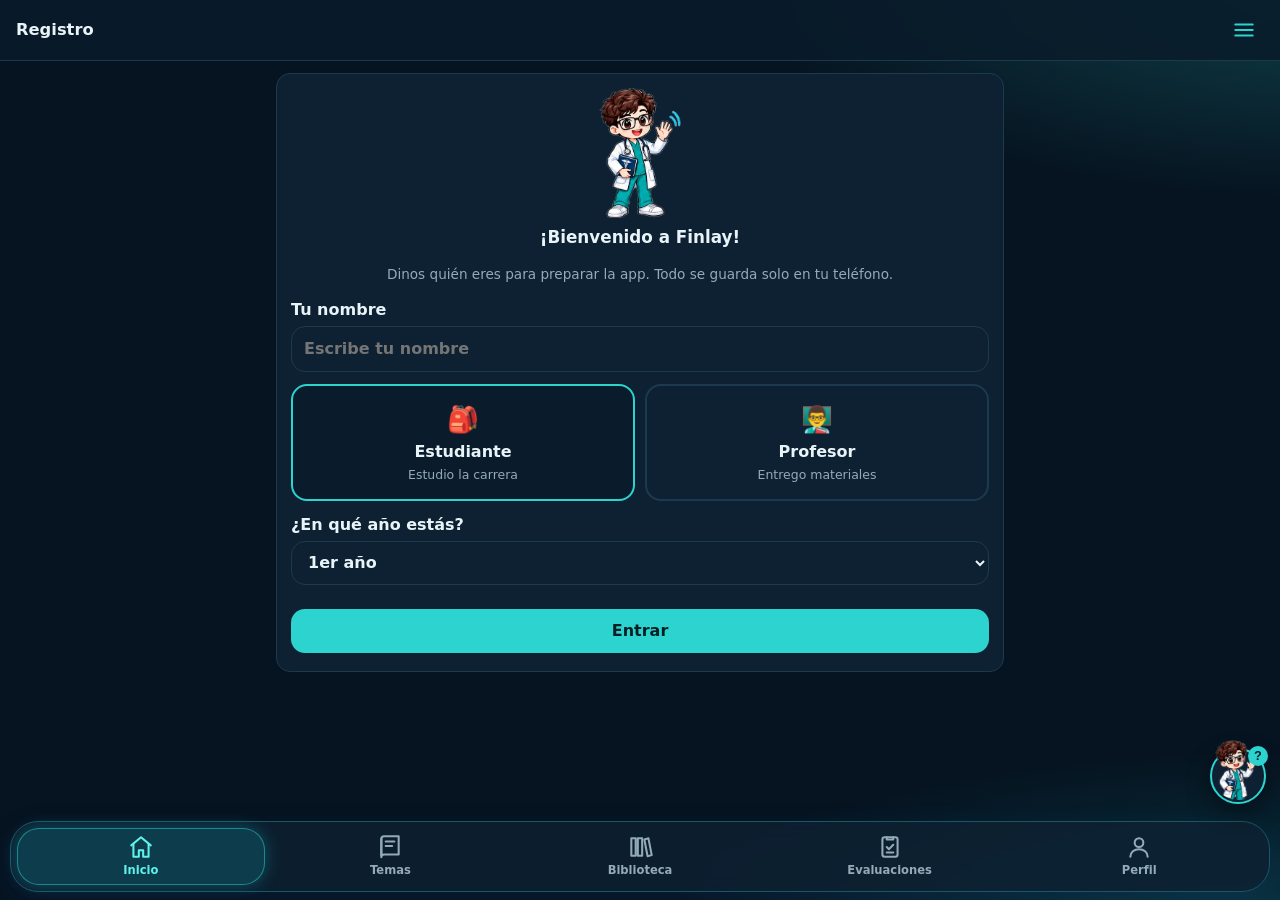
==== commit 7b55b724: "Versión 4.5: lista para iPhone como app web instalable - Sin expresiones regulares que los iPhone an" ====
--- a/docs/index.html
+++ b/docs/index.html
@@ -8,7 +8,11 @@
   <meta name="theme-color" content="#dff0ee">
   <link rel="manifest" href="manifest.webmanifest">
   <link rel="icon" href="iconos/icono-192.png" type="image/png">
-  <link rel="apple-touch-icon" href="iconos/icono-192.png">
+  <link rel="apple-touch-icon" href="iconos/icono-180.png">
+  <meta name="apple-mobile-web-app-capable" content="yes">
+  <meta name="mobile-web-app-capable" content="yes">
+  <meta name="apple-mobile-web-app-title" content="Finlay">
+  <meta name="apple-mobile-web-app-status-bar-style" content="default">
   <link rel="stylesheet" href="estilos.css">
   <script>
     // Tema y tamaño de letra elegidos en Perfil (antes de pintar, para que no parpadee)
--- a/docs/estilos.css
+++ b/docs/estilos.css
@@ -1295,7 +1295,10 @@
 .libros-texto { margin-top: 14px; padding: 14px; border-radius: 18px; background: var(--tarjeta); border: 1px solid var(--borde); box-shadow: var(--sombra); }
 .libros-texto .grande { display: flex; align-items: center; gap: 8px; margin: 0 0 8px; }
 .libros-texto .grande .ico { color: var(--acento-2); }
-.libro-texto { display: flex; flex-direction: column; padding: 8px 0; border-bottom: 1px solid var(--borde); }
+.libro-texto { display: flex; align-items: center; gap: 10px; padding: 10px 0; border-bottom: 1px solid var(--borde); }
+.libro-texto-info { flex: 1; min-width: 0; display: flex; flex-direction: column; gap: 2px; }
+.libro-texto .btn { flex: none; width: auto; margin: 0; white-space: nowrap; }
+.libros-texto.ecimed { margin: 0 0 14px; }
 .libro-texto:last-of-type { border-bottom: 0; }
 
 /* Resultados del buscador agrupados por año y asignatura */
@@ -1478,3 +1481,49 @@
 @keyframes arranque-ecg { to { stroke-dashoffset: -260; } }
 .arranque-texto { margin: 10px 0 0; color: var(--suave); font-size: .9rem; }
 @media (prefers-reduced-motion: reduce) { .arranque-logo, .arranque-ecg path, .progreso-doctor { animation: none; } .arranque-ecg path { stroke-dashoffset: 0; } }
+
+/* Botón del Dr. Finlay: explica la pantalla en que estás */
+.doctor-boton { position: fixed; right: 14px; bottom: calc(96px + env(safe-area-inset-bottom)); z-index: 24; width: 56px; height: 56px; padding: 0;
+  border-radius: 50%; border: 2px solid var(--acento); background: var(--tarjeta); box-shadow: var(--sombra); overflow: visible; cursor: pointer; }
+.doctor-boton img { position: absolute; left: 50%; bottom: 2px; width: 46px; height: 60px; object-fit: cover; object-position: top; transform: translateX(-50%);
+  clip-path: inset(0 0 0 0 round 0 0 22px 22px); }
+.doctor-boton span { position: absolute; right: -4px; top: -4px; width: 20px; height: 20px; border-radius: 50%; background: var(--acento); color: var(--acento-texto);
+  font-weight: 800; font-size: .8rem; line-height: 20px; text-align: center; }
+.modo-examen ~ .doctor-boton, body:has(.modo-examen) .doctor-boton { display: none; }
+.consejo-texto p { margin: 0 0 8px; font-size: .92rem; line-height: 1.45; }
+.consejo-texto ul { margin: 0 0 10px; padding-left: 18px; font-size: .9rem; line-height: 1.45; }
+.consejo-texto li { margin-bottom: 4px; }
+.consejo-globo { max-height: 70vh; overflow-y: auto; }
+
+/* Registro, mensajes, administración y edición de cuestionarios */
+.registro { text-align: center; }
+.registro form { text-align: left; display: flex; flex-direction: column; gap: 12px; }
+.registro label { display: flex; flex-direction: column; gap: 4px; font-weight: 600; }
+.registro-doctor { width: 110px; height: 130px; object-fit: contain; }
+.registro-roles { display: grid; grid-template-columns: 1fr 1fr; gap: 10px; }
+.registro-rol { position: relative; }
+.registro-rol input { position: absolute; opacity: 0; }
+.registro-rol span { display: flex; flex-direction: column; align-items: center; gap: 2px; padding: 14px 8px; border-radius: 16px; border: 2px solid var(--borde);
+  background: var(--tarjeta); font-size: 1.6rem; text-align: center; }
+.registro-rol span b { font-size: 1rem; }
+.registro-rol span small { font-size: .78rem; color: var(--suave); font-weight: 400; }
+.registro-rol input:checked + span { border-color: var(--acento); background: var(--fondo-2); }
+.perfil-rol { font-size: .85rem; color: var(--suave); font-weight: 600; }
+.enlace-admin { display: block; text-align: center; margin: 14px 0 4px; font-size: .82rem; color: var(--suave); }
+.mensaje { margin: 12px 0; padding: 12px 14px; border-radius: 16px; background: var(--tarjeta); border: 1px solid var(--borde); }
+.mensaje.nuevo { border: 2px solid var(--acento); }
+.mensaje.enviado { background: var(--fondo-2); }
+.mensaje-cabeza { display: flex; flex-wrap: wrap; align-items: center; gap: 6px; margin: 0 0 6px; }
+.mensaje-texto { margin: 0 0 8px; line-height: 1.5; word-break: break-word; }
+.mensaje-docs { margin: 0 0 8px; padding-left: 0; list-style: none; }
+.mensaje-docs li { padding: 4px 0; }
+.chip-ok { background: var(--exito); color: #fff; border-color: transparent; }
+.lista-check { max-height: 260px; overflow-y: auto; margin: 6px 0 12px; padding: 4px 8px; border: 1px solid var(--borde); border-radius: 12px; }
+.lista-check .check { display: flex; gap: 8px; align-items: flex-start; padding: 6px 0; }
+.codigo-prof { width: 100%; font-family: monospace; font-size: .78rem; word-break: break-all; }
+.novedad { flex-direction: row; align-items: center; gap: 10px; margin-bottom: 8px; padding: 10px 14px; text-decoration: none; color: inherit; border: 2px solid var(--acento); }
+.novedad-cuerpo { flex: 1; min-width: 0; display: flex; flex-direction: column; gap: 2px; }
+.quitar-pregunta { display: block; margin: 10px 0 0 auto; padding: 6px 10px; border: 1px dashed var(--borde); border-radius: 10px; background: none;
+  color: var(--suave); font: inherit; font-size: .8rem; }
+.aviso-auto { padding: 8px 12px; border-radius: 10px; background: var(--naranja-suave); color: #5a3a00; }
+.btn-whatsapp { background: #1fa855; border-color: #1fa855; color: #fff; text-align: center; justify-content: center; margin-top: 8px; }
